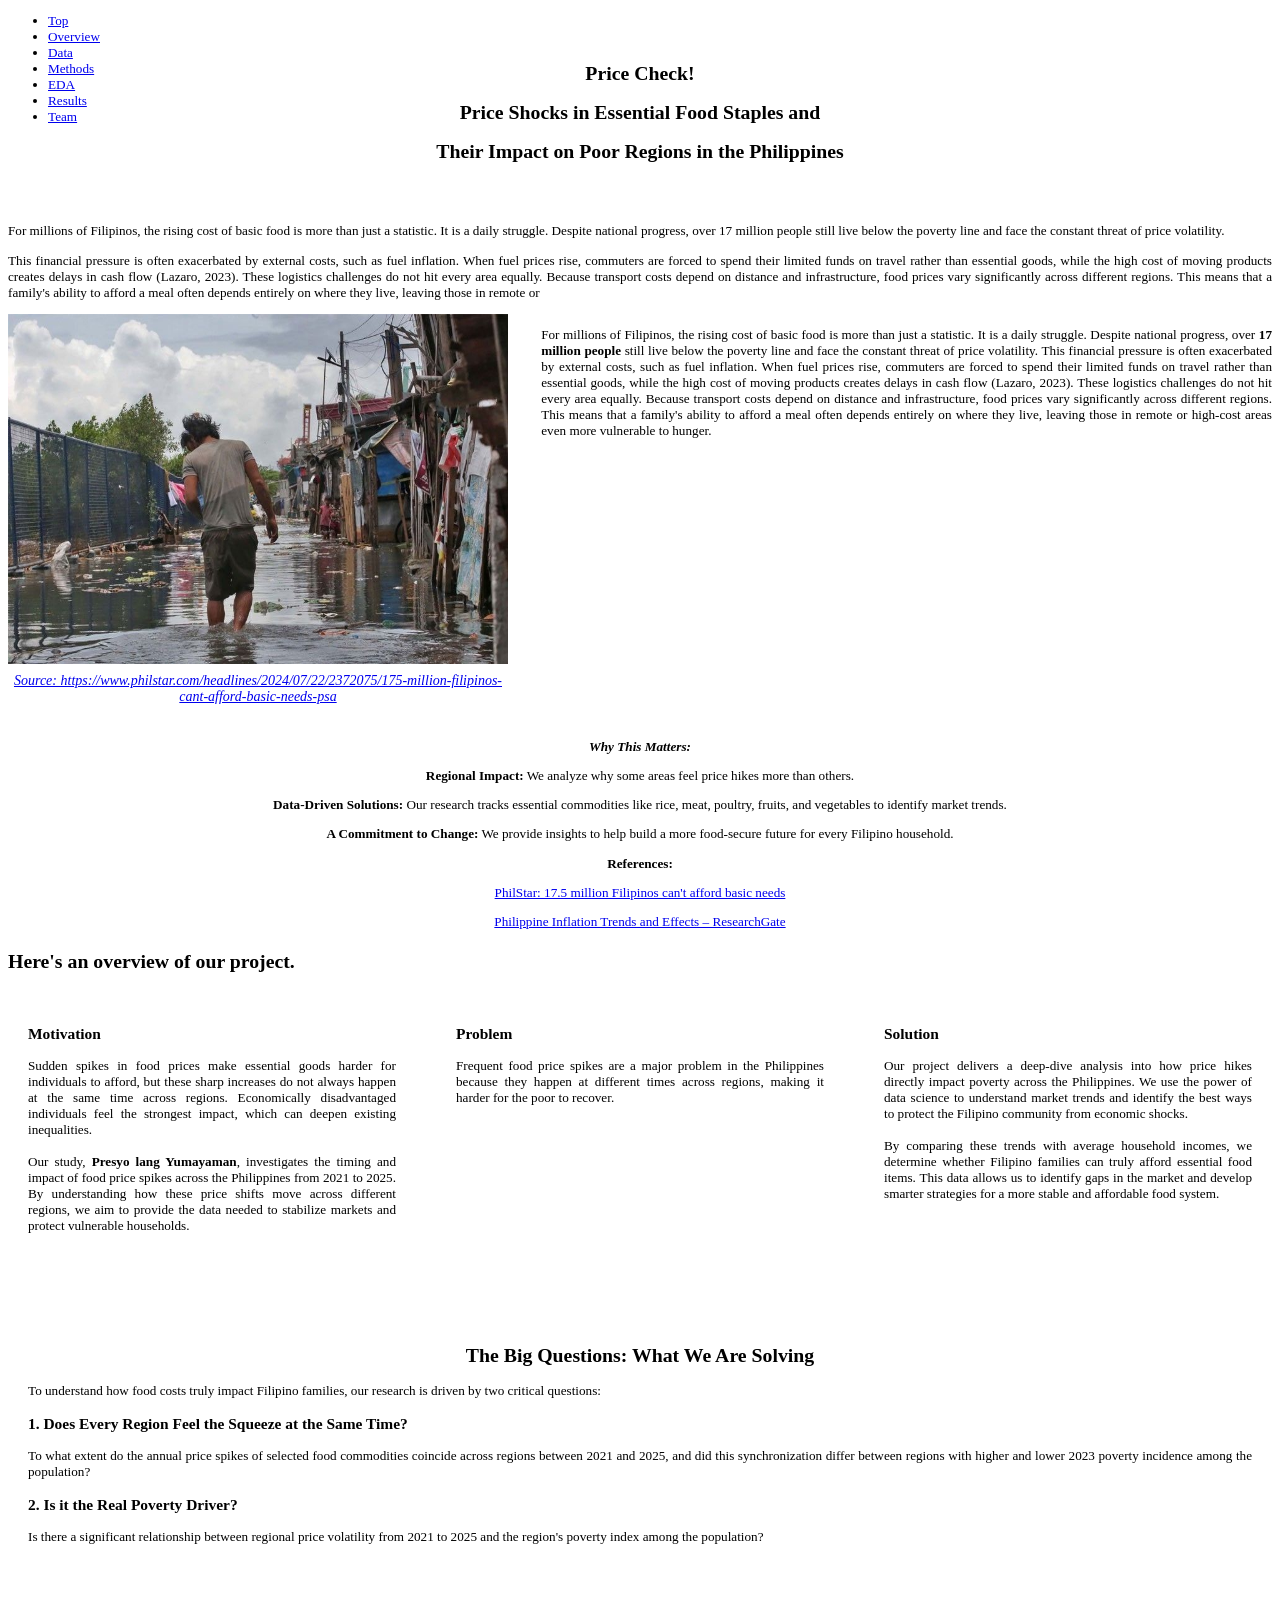
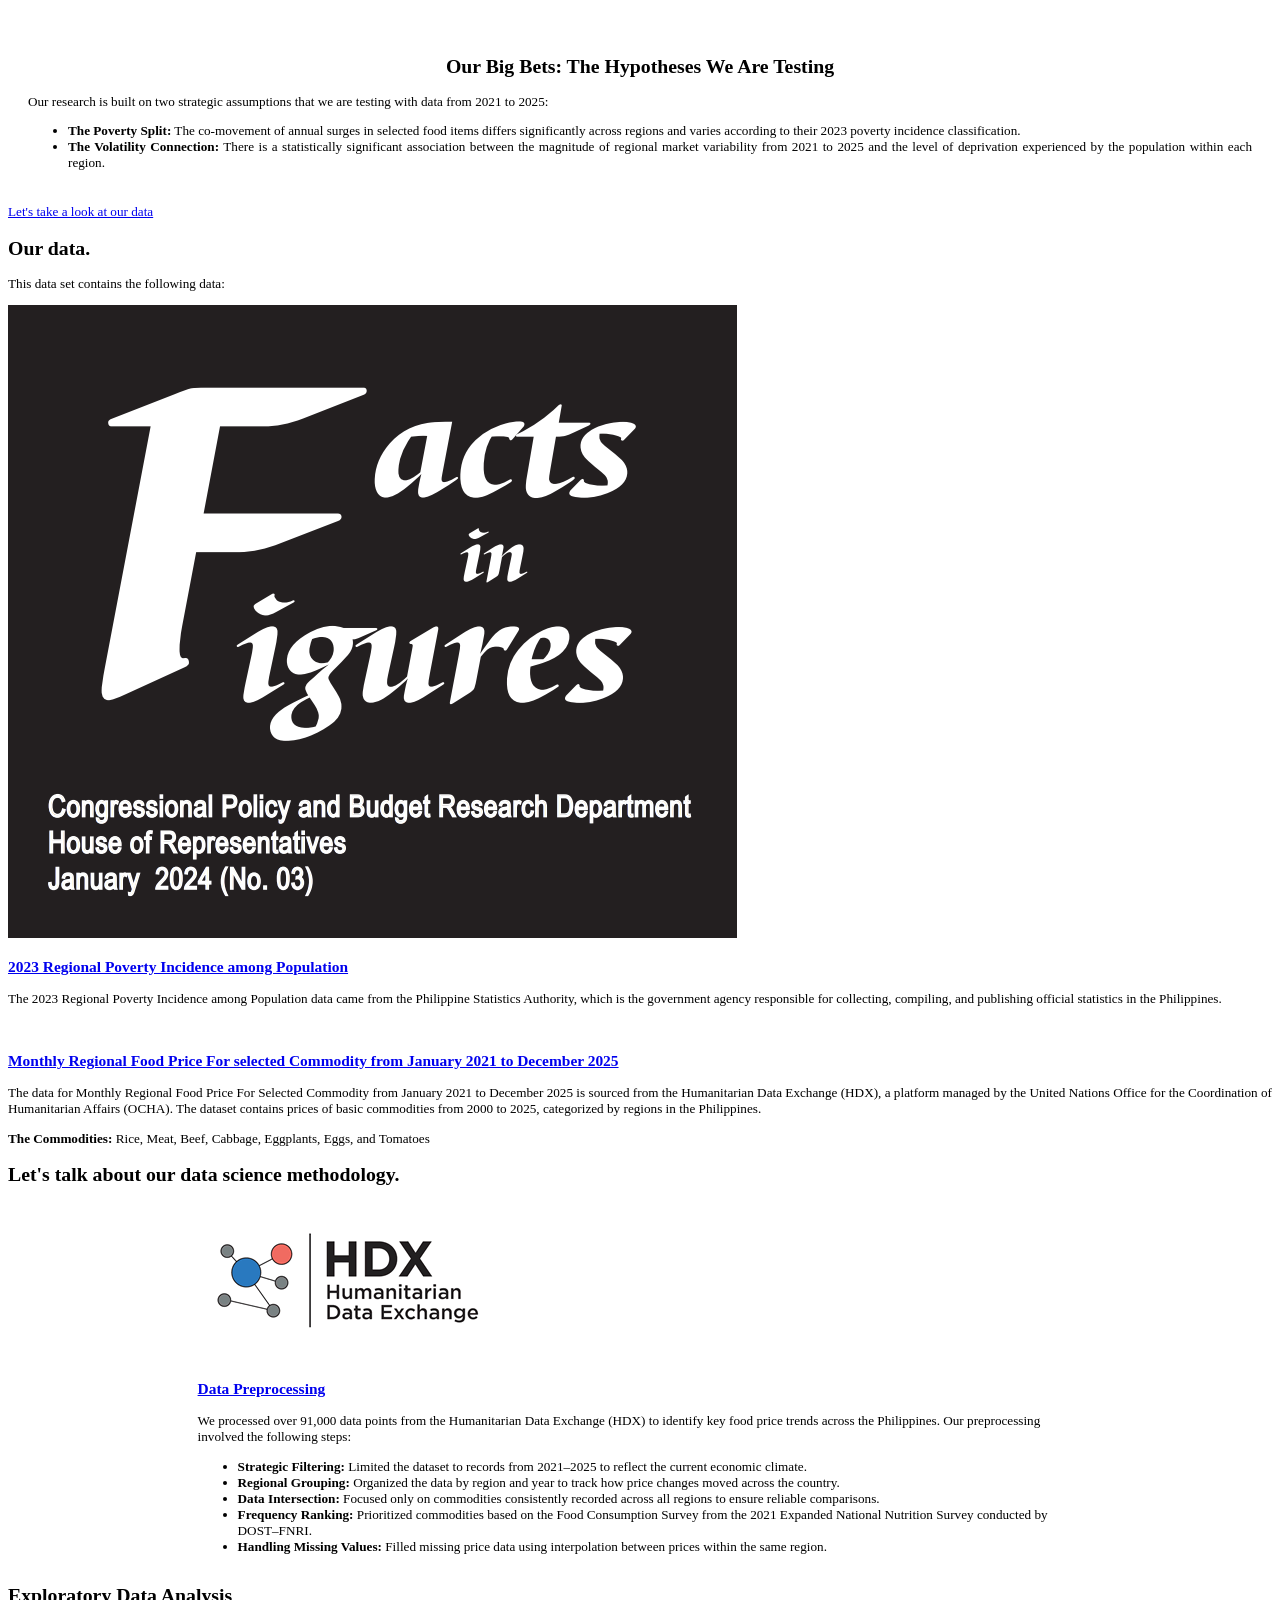
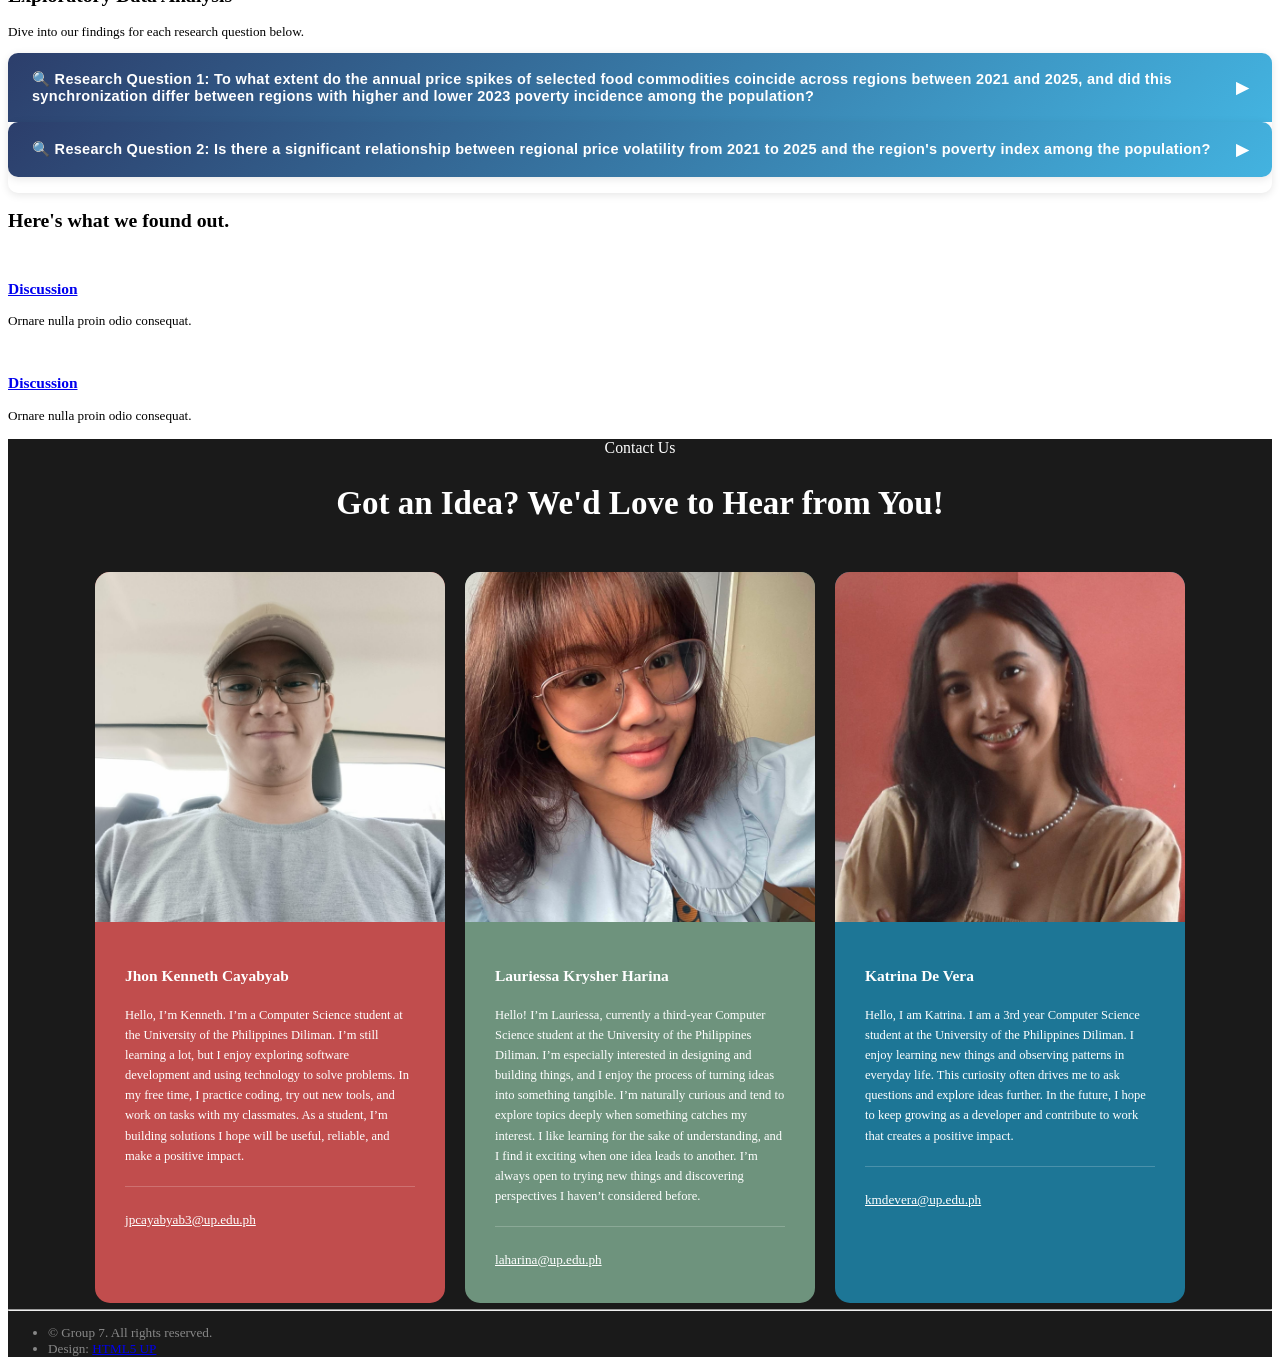
==== index.html @ 3bb2784d "updata corr details" ====
<!DOCTYPE HTML>
<!--
	Miniport by HTML5 UP
	html5up.net | @ajlkn
	Free for personal and commercial use under the CCA 3.0 license (html5up.net/license)
-->
<html>
	<head>
		<title>Group 7 Project</title>
		<meta charset="utf-8" />
		<meta name="viewport" content="width=device-width, initial-scale=1, user-scalable=no" />
		<link rel="stylesheet" href="assets/css/main.css" />
		<link rel="stylesheet" href="css/style.css" />
	</head>
	<body class="is-preload">
	<body class="is-preload", style="font-size: 13.2px">

		<!-- Nav -->
			<nav id="nav">
				<ul class="container">
					<li><a href="#top">Top</a></li>
					<li><a href="#overview">Overview</a></li>
					<li><a href="#data">Data</a></li>
					<li><a href="#methods">Methods</a></li>
					<li><a href="#eda">EDA</a></li>
					<li><a href="#results">Results</a></li>
					<li><a href="#team">Team</a></li>
				</ul>
			</nav>

		<!-- Home -->
			<article id="top" class="wrapper style1">
				<div class="container">
					<header style="text-align: center; margin-bottom: 20px;">
					<header style="text-align: center; margin-bottom: 60px; margin-top: -80px;">
     					<h1><strong>Price Check!</strong></h1>
						<h2><strong>Price Shocks in Essential Food Staples and</strong>
							<h2><strong>Their Impact on Poor Regions in the Philippines</strong></h2>
    				</header>
							
						<div class="col-12">
							<p style="text-align: justify;">
							For millions of Filipinos, the rising cost of basic food is more than just a statistic. 
							It is a daily struggle. Despite national progress, over 17 million people still live 
							below the poverty line and face the constant threat of price volatility.
							</p>
							
							<p style="text-align: justify;">
							This financial pressure is often exacerbated by external costs, such as fuel inflation. 
							When fuel prices rise, commuters are forced to spend their limited funds on travel 
							rather than essential goods, while the high cost of moving products creates delays in 
							cash flow (Lazaro, 2023). These logistics challenges do not hit every area equally. 
							Because transport costs depend on distance and infrastructure, food prices vary 
							significantly across different regions. This means that a family's ability to afford 
							a meal often depends entirely on where they live, leaving those in remote or 

						<div class="col-12", style="display:flex; align-items:flex-start; gap:20px; margin-bottom:20px;">

							<!-- Left side: Image + link -->
							<div>
								<a href="https://www.philstar.com/headlines/2024/07/22/2372075/175-million-filipinos-cant-afford-basic-needs-psa">
									<img src="1pic.jpg" height="350", width="500">
								</a>

								<p style="color:blue; font-size:14px; margin-top:5px; text-align: center;">
									<i>
										<a href="https://www.philstar.com/headlines/2024/07/22/2372075/175-million-filipinos-cant-afford-basic-needs-psa">
										Source: https://www.philstar.com/headlines/2024/07/22/2372075/175-million-filipinos-cant-afford-basic-needs-psa
										</a>
									</i>
								</p>
							</div>

							<!-- Right side: Text -->
							<div>
								<p style="text-align: justify; margin-left: 1em;">
								For millions of Filipinos, the rising cost of basic food is more than just a statistic.
								It is a daily struggle. Despite national progress, over <b>17 million people</b> still live
								below the poverty line and face the constant threat of price volatility. This financial
								pressure is often exacerbated by external costs, such as fuel inflation. When fuel prices
								rise, commuters are forced to spend their limited funds on travel rather than essential
								goods, while the high cost of moving products creates delays in cash flow (Lazaro, 2023).  These logistics challenges do not hit every area equally.
							Because transport costs depend on distance and infrastructure, food prices vary
							significantly across different regions. This means that a family's ability to afford
							a meal often depends entirely on where they live, leaving those in remote or
							high-cost areas even more vulnerable to hunger.
							</p>
								</p>
							</div>

						</div>
							


							<p><strong><em>Why This Matters:</em></strong></p>
							<p><strong>Regional Impact:</strong> We analyze why some areas feel price hikes more than others.</p>
							<p><strong>Data-Driven Solutions:</strong> Our research tracks essential commodities like rice, meat, 
							poultry, fruits, and vegetables to identify market trends.</p>
							<p><strong>A Commitment to Change:</strong> We provide insights to help build a more food-secure 
							future for every Filipino household.</p>

							<p><strong>References:</strong></p>
							<p><a href="https://www.philstar.com/headlines/2024/07/22/2372075/175-million-filipinos-cant-afford-basic-needs-psa">
							PhilStar: 17.5 million Filipinos can't afford basic needs</a></p>
							<p><a href="https://www.researchgate.net/publication/376377026_Philippine_Inflation_Trends_and_Effects_A_Comparative_Analysis_across_Four_Recent_Administrations_and_Regional_Predictions">
							Philippine Inflation Trends and Effects – ResearchGate</a></p>
						</div>
					</div>
				</div>
			</article>

		<!-- Overview -->
<article id="overview" class="wrapper style2">
    <div class="container">
        <header>
            <h2>Here's an overview of our project.</h2>
        </header>

        <!-- First row: 3 boxes -->
        <div class="row" style="display: flex; justify-content: space-between; gap: 20px; margin-bottom: 40px;">
            <div style="flex: 1; min-width: 250px;">
                <section class="box style1" style="height: 100%; text-align: justify; padding: 20px;">
                    <span class="icon featured fa-comments"></span>
                    <h3>Motivation</h3>
                    <p>
                        Sudden spikes in food prices make essential goods harder for individuals to afford, but these sharp increases do not always happen at the same time across regions. Economically disadvantaged individuals feel the strongest impact, which can deepen existing inequalities.<br><br>
                        Our study, <strong>Presyo lang Yumayaman</strong>, investigates the timing and impact of food price spikes across the Philippines from 2021 to 2025. By understanding how these price shifts move across different regions, we aim to provide the data needed to stabilize markets and protect vulnerable households.
                    </p>
                </section>
            </div>

            <div style="flex: 1; min-width: 250px;">
                <section class="box style1" style="height: 100%; text-align: justify; padding: 20px;">
                    <span class="icon solid featured fa-camera-retro"></span>
                    <h3>Problem</h3>
                    <p>
                        Frequent food price spikes are a major problem in the Philippines because they happen at different times across regions, making it harder for the poor to recover.
                    </p>
                </section>
            </div>

            <div style="flex: 1; min-width: 250px;">
                <section class="box style1" style="height: 100%; text-align: justify; padding: 20px;">
                    <span class="icon featured fa-thumbs-up"></span>
                    <h3>Solution</h3>
                    <p>
                        Our project delivers a deep-dive analysis into how price hikes directly impact poverty across the Philippines. We use the power of data science to understand market trends and identify the best ways to protect the Filipino community from economic shocks.<br><br>
                        By comparing these trends with average household incomes, we determine whether Filipino families can truly afford essential food items. This data allows us to identify gaps in the market and develop smarter strategies for a more stable and affordable food system.
                    </p>
                </section>
            </div>
        </div>

        <!-- Second row: 1 box below -->
        <div class="row" style="margin-top: 40px;">
            <div style="width: 100%;">
                <section class="box style1" style="text-align: justify; padding: 20px;">
                    <h2 style="text-align: center;">The Big Questions: What We Are Solving</h2>
                    <p>To understand how food costs truly impact Filipino families, our research is driven by two critical questions:</p>

                    <h3>1. Does Every Region Feel the Squeeze at the Same Time?</h3>
                    <p>To what extent do the annual price spikes of selected food commodities coincide across regions between 2021 and 2025, and did this synchronization differ between regions with higher and lower 2023 poverty incidence among the population?</p>

                    <h3>2. Is it the Real Poverty Driver?</h3>
                    <p>Is there a significant relationship between regional price volatility from 2021 to 2025 and the region's poverty index among the population?</p>
                </section>
            </div>
        </div>

		<div class="row" style="margin-top: 40px;">
            <div style="width: 100%;">
                <section class="box style1" style="text-align: justify; padding: 20px;">
                    <h2 style="text-align: center;">Our Big Bets: The Hypotheses We Are Testing</h2>
                    <p>Our research is built on two strategic assumptions that we are testing with data from 2021 to 2025:</p>

						<ul>
							<li><strong>The Poverty Split:</strong> The co-movement of annual surges in selected food items differs significantly across regions and varies according to their 2023 poverty incidence classification.</li>
							<li><strong>The Volatility Connection:</strong> There is a statistically significant association between the magnitude of regional market variability from 2021 to 2025 and the level of deprivation experienced by the population within each region.</li>
						</ul>
                </section>
            </div>
        <footer>
            <a href="https://docs.google.com/spreadsheets/d/1DgBjgCarYMj5PUX2RpfhhNgzut9-zspT2hutubDb0Bo/edit?usp=sharing" class="button large scrolly" target="_blank">
    Let's take a look at our data
</a>
    </div>
</article>

		<!-- Data -->
			<article id="data" class="wrapper style3">
				<div class="container">
					<header>
						<h2>Our data.</h2>
						<p>This data set contains the following data:</p>
					</header>
					<div class="row">
						<div class="col-6 col-6-medium col-12-small">
							<article class="box style2">
								<a href="#" class="image featured"><img src="2pic.png" alt="" /></a>
								<h3><a href="https://cpbrd.congress.gov.ph/wp-content/uploads/2024/10/FF2024-03-Poverty-Statisrics-UPdate-Fiirst-Semester-2023.pdf?fbclid=IwY2xjawQOAq1leHRuA2FlbQIxMABicmlkETF3azZvTDhEdTZCWmxpbHRkc3J0YwZhcHBfaWQQMjIyMDM5MTc4ODIwMDg5MgABHhxnUfsEEUMA74UE2Ig6RGM13nYNZJXzBSshH_T2dhDY4YZRIbcLXMjJOosA_aem_JuRvKVaEGJhlDiljM38WHw">2023 Regional Poverty Incidence among Population</a></h3>
								<p style="text-align: justify;">The 2023 Regional Poverty Incidence among Population data came from the Philippine Statistics Authority, which is the government agency responsible for collecting, compiling, and publishing official statistics in the Philippines.</p>
							</article>
						</div>
						<div class="col-6 col-6-medium col-12-small">
							<article class="box style2">
								<a href="#" class="image featured"><img src="images/pic01.jpg" alt="" /></a>
								<h3><a href="https://docs.google.com/spreadsheets/d/1DgBjgCarYMj5PUX2RpfhhNgzut9-zspT2hutubDb0Bo/edit?usp=sharing">Monthly Regional  Food Price For selected Commodity from January 2021 to December 2025</a></h3>
								<p style="text-align: justify;">The data for Monthly Regional  Food Price For Selected Commodity from January 2021 to December 2025  is sourced from the Humanitarian Data Exchange (HDX), a platform managed by the United Nations Office for the Coordination of Humanitarian Affairs (OCHA). The dataset contains prices of basic commodities from 2000 to 2025, categorized by regions in the Philippines.</p>
							</article>
						</div>
					</div>
					<footer>
						<p><strong>The Commodities: </strong> Rice, Meat, Beef, Cabbage, Eggplants, Eggs, and Tomatoes</p>
					</footer>
				</div>
			</article>

			<!-- Methods -->
			<article id="methods" class="wrapper style3">
			    <div class="container">
			        <header>
			            <h2>Let's talk about our data science methodology.</h2>
			        </header>
			
			        <div class="row" style="display: flex; justify-content: center;">
			            <div style="width: 70%;">
			
			                <article class="box style2">
			
			                    <img src="hdx-humanitarian-data-exchange-300.gif" 
			                         class="image featured" 
			                         alt="Humanitarian Data Exchange">
			
			                    <h3><a href="#">Data Preprocessing</a></h3>
			
			                    <p>
			                        We processed over 91,000 data points from the Humanitarian Data Exchange (HDX) 
			                        to identify key food price trends across the Philippines. Our preprocessing 
			                        involved the following steps:
			                    </p>
			
			                    <ul style="text-align: left;">
			                        <li><strong>Strategic Filtering:</strong> Limited the dataset to records from 2021–2025 to reflect the current economic climate.</li>
			
			                        <li><strong>Regional Grouping:</strong> Organized the data by region and year to track how price changes moved across the country.</li>
			
			                        <li><strong>Data Intersection:</strong> Focused only on commodities consistently recorded across all regions to ensure reliable comparisons.</li>
			
			                        <li><strong>Frequency Ranking:</strong> Prioritized commodities based on the Food Consumption Survey from the 2021 Expanded National Nutrition Survey conducted by DOST–FNRI.</li>
			
			                        <li><strong>Handling Missing Values:</strong> Filled missing price data using interpolation between prices within the same region.</li>
			                    </ul>
			
			                </article>
			
			            </div>
			        </div>
			    </div>
			</article>

			<!-- EDA -->
			<article id="eda" class="wrapper style2">
				<div class="container">
					<header>
						<h2>Exploratory Data Analysis</h2>
						<p>Dive into our findings for each research question below.</p>
					</header>

					<!-- Research Question 1 -->
					<div class="eda-accordion">
						<button class="eda-accordion-btn" onclick="toggleEDA(this)">
							<span>&#128269; Research Question 1: To what extent do the annual price spikes of selected food commodities coincide across regions between 2021 and 2025, and did this synchronization differ between regions with higher and lower 2023 poverty incidence among the population?</span>
							<span class="eda-arrow">&#9654;</span>
						</button>
						<div class="eda-accordion-content">

							<!-- Sub: Visualization -->
							<div class="eda-sub-accordion">
								<button class="eda-sub-btn" onclick="toggleSub(this)">
									<span>&#128202; Visualization</span>
									<span class="eda-arrow">&#9654;</span>
								</button>
								<div class="eda-sub-content">
									<p style="text-align: justify;">
									We transformed our dataset into intuitive plots and graphs to illustrate and easily visualize the complex relationships and trends of price per region. To analyze the synchronization of price spikes across regions, the Pearson correlation coefficient was applied to spike ratios, allowing us to quantify how similarly regions experience price surges over time. The price spike ratio was computed by identifying spikes as prices exceeding the mean plus standard deviation for each food and region, counting the number of such spikes per month, and dividing by the total number of food items to obtain the proportion of commodities experiencing abnormal price increases. 
									</p>
									<p style="text-align: justify;">
										Across the five heatmaps (2021–2025), regional price spike synchronization shows a clear but varying pattern over time.
									</p>

									<div style="display: flex; flex-wrap: wrap; justify-content: center; gap: 25px; margin-top: 20px;">

										<div style="text-align:center;">
											<img src="corr_matrix_2021.png" style="width: 350px;">
											<p><strong>Figure 1. Correlation of Regional Price Spike Ratios (2021)</strong></p>
											<p style="max-width: 350px;">
												In 2021, correlations are generally moderate and uneven, with stronger co-movement observed in some clusters while others remain weak.
											</p>
										</div>

										<div style="text-align:center;">
											<img src="corr_matrix_2022.png" style="width: 350px;">
											<p><strong>Figure 2. Correlation of Regional Price Spike Ratios (2022)</strong></p>
											<p style="max-width: 350px;">
												There is very high synchronization among many Luzon and Visayas regions, but some regions (e.g., BARMM, Region XII) begin to show weaker or negative relationships.
											</p>
										</div>

										<div style="text-align:center;">
											<img src="corr_matrix_2023.png" style="width: 350px;">
											<p><strong>Figure 3. Correlation of Regional Price Spike Ratios (2023)</strong></p>
											<p style="max-width: 350px;">
												In 2023, the pattern becomes more fragmented, with mixed and weaker correlations, suggesting increasing regional divergence.
											</p>
										</div>

										<div style="text-align:center;">
											<img src="corr_matrix_2024.png" style="width: 350px;">
											<p><strong>Figure 4. Correlation of Regional Price Spike Ratios (2024)</strong></p>
											<p style="max-width: 350px;">
												Synchronization rises again in 2024, with many strong positive correlations indicating a return to more unified price movement.
											</p>
										</div>

										<div style="text-align:center;">
											<img src="corr_matrix_2025.png" style="width: 350px;">
											<p><strong>Figure 5. Correlation of Regional Price Spike Ratios (2025)</strong></p>
											<p style="max-width: 350px;">
												By 2025, correlations are moderate but mixed, showing partial synchronization with some regions diverging rather than moving together.
											</p>
										</div>

									</div>

									<p style="margin-top: 25px; text-align: justify;">
										Notably, earlier years show tighter alignment among regions in Luzon, while variability in later years reflects differing dynamics across Luzon, Visayas, and Mindanao. Overall, the results indicate that price spike synchronization is not constant, peaking during systemic shocks and weakening when regional factors play a larger role.
									</p>
									<div style="text-align:center;">
										<img src="avg_sync_bargraph (1).png" style="width: 900px;">
										<p><strong>Figure 6. Average Price Synchronization (2021-2025)</strong></p>
									</div>

									<p style="margin-top: 25px; text-align: justify;">
										This bar chart shows the average synchronization score of price spikes by region and poverty level. Low-poverty regions (green), such as NCR, Region I, Region III, and CAR, generally have higher scores (~0.45–0.48), indicating more synchronized price movements and stronger exposure to national trends. In contrast, many high-poverty regions (red), particularly in Visayas and Mindanao, have lower scores (~0.20–0.30), suggesting more irregular and locally driven price behavior. 
									</p>
								</div>
							</div>

							<!-- Sub: Hypothesis Testing -->
							<div class="eda-sub-accordion">
								<button class="eda-sub-btn" onclick="toggleSub(this)">
									<span>&#128203; Hypothesis Testing</span>
									<span class="eda-arrow">&#9654;</span>
								</button>
								<div class="eda-sub-content">
									    <p style="text-align: justify;">
									        The Mann–Whitney U test was used to compare synchronization scores between low- and high-poverty regions. 
									        This test ranks all observations from lowest to highest and evaluates whether the ranks of one group are 
									        systematically higher or lower than those of the other group.
									    </p>
									
									    <p style="text-align: center;"><strong>For this test, the hypotheses are defined as follows:</strong></p>
									
									   <ul style="margin-left: 20px; margin-bottom: 12px;">
									        <li><strong>Null Hypothesis:</strong> The co-movement or synchronization of price spikes does not differ significantly between regions when grouped by poverty incidence.</li>
									        <li><strong>Alternative Hypothesis:</strong> The co-movement or synchronization of price spikes differs significantly between regions based on their poverty incidence classification.</li>
									    </ul>
									
									    <p style="text-align: justify;">
									        A significance level of α = 0.05 was used. When the p-value is less than 0.05, the null hypothesis is rejected, 
									        indicating a statistically significant difference between the two poverty groups.
									    </p>
									
									    <p style="text-align: center;"><strong>Results:</strong></p>
									
									    <table style="width: 100%; border-collapse: collapse; text-align: center; margin-top: 20px;">
									        <tr style="background-color: #f2f2f2;">
									           <th style="border:1px solid black; padding:10px; background:#f2f2f2; font-weight:bold;">Mann–Whitney U Test</th>
									        </tr>
									        <tr>
									            <td style="border: 1px solid black; padding: 15px;">U statistic = 61</td>
									        </tr>
									        <tr>
									            <td style="border: 1px solid black; padding: 15px;">p-value = 0.0152</td>
									        </tr>
									    </table>
									
									    <p style="margin-top: 25px; text-align: justify;">
									        The results showed a statistically significant difference between the groups. Since the p-value is less than 0.05, 
									        the null hypothesis is rejected. This indicates that synchronization levels differ significantly across poverty 
									        classifications, with low-poverty regions exhibiting higher synchronization than high-poverty regions.
									    </p>
							</div>

						</div>
					</div>
			

					<!-- Research Question 2 -->
					<div class="eda-accordion">
						<button class="eda-accordion-btn" onclick="toggleEDA(this)">
							<span>&#128269; Research Question 2: Is there a significant relationship between regional price volatility from 2021 to 2025 and the region's poverty index among the population?</span>
							<span class="eda-arrow">&#9654;</span>
						</button>
						<div class="eda-accordion-content">

							<!-- Sub: Visualization -->
							<div class="eda-sub-accordion">
								<button class="eda-sub-btn" onclick="toggleSub(this)">
									<span>&#128202; Visualization</span>
									<span class="eda-arrow">&#9654;</span>
								</button>
							
								<div class="eda-sub-content">
							
									<p style="text-align: justify; margin-bottom: 12px;">
										To help visualize and better understand the relationship between the variables, a scatter plot was used to display the association between poverty incidence and food price volatility across regions. Each point in the graph represents a region, positioned according to its corresponding poverty level (x-axis) and volatility measure (y-axis).
									</p>
							
									<p style="text-align: justify; margin-bottom: 12px;">
										The scatter plot below shows a downward-sloping trendline, indicating a negative relationship between the two variables. The data points follow a relatively consistent downward pattern, implying that the relationship is not random. While some variation exists across regions, the overall distribution supports the presence of an inverse association between poverty and volatility. Furthermore, the pattern appears approximately linear, as the points cluster around the fitted line without significant curvature or directional shifts.
									</p>
							
									<div style="text-align: center; margin-top: 20px;">
										<img src="s.png" alt="Scatterplot visualization for Research Question 2" style="max-width: 600px; width: 100%; height: auto;">
										<p style="margin-top: 8px;">
											<strong>Figure X. Relationship Between Poverty Incidence and Food Price Volatility</strong>
										</p>
									</div>
							
								</div>
							</div>

							<!-- Sub: Hypothesis Testing -->
							<div class="eda-sub-accordion">
								<button class="eda-sub-btn" onclick="toggleSub(this)">
									<span>&#128203; Hypothesis Testing</span>
									<span class="eda-arrow">&#9654;</span>
								</button>
							
								<div class="eda-sub-content">
							
									<p style="text-align: justify; margin-bottom: 12px;">
										As the data consists of cross-sectional regional observations, we analyzed the relationship
										between food price volatility and poverty incidence using both Pearson and Spearman correlation
										tests. These tests are appropriate for determining whether a statistically significant association
										exists between two variables.
									</p>
							
									<p style="text-align: justify; margin-bottom: 12px;">
										The Pearson correlation test measures the strength and direction of a linear relationship, while
										the Spearman correlation test assesses a monotonic relationship, which does not require linearity
										and is more robust to non-normal data and outliers. Using both methods ensures that the results
										are consistent and reliable.
									</p>
							
									<p style="text-align: justify; margin-bottom: 12px;">
										This approach aligns with the objective of the study: to determine whether variations in food
										price volatility are associated with differences in poverty levels across regions.
									</p>
							
									<p style="margin-bottom: 10px;"><strong>For both tests, the hypotheses are defined as follows:</strong></p>
							
									<ul style="margin-left: 20px; margin-bottom: 12px;">
										<li><strong>Null Hypothesis:</strong> There is no relationship between food price volatility and poverty incidence</li>
										<li><strong>Alternative Hypothesis:</strong> There is a relationship between food price volatility and poverty incidence</li>
									</ul>
							
									<p style="text-align: justify; margin-bottom: 12px;">
										A significance level of α = 0.05 was used. When the p-value is less than 0.05, the null hypothesis
										is rejected, indicating a statistically significant relationship.
									</p>
							
									<p><strong>Results:</strong></p>
							
									<table style="width:100%; border-collapse:collapse; margin:15px 0; text-align:center; font-size:14px;">
										<tr>
											<th style="border:1px solid black; padding:10px; background:#f2f2f2; font-weight:bold;">
												Pearson Correlation Test
											</th>
											<th style="border:1px solid black; padding:10px; background:#f2f2f2; font-weight:bold;">
												Spearman Correlation Test
											</th>
										</tr>
										<tr>
											<td style="border:1px solid black; padding:10px;">
												P-value = 0.0008
											</td>
											<td style="border:1px solid black; padding:10px;">
												0.0009
											</td>
										</tr>
										<tr>
											<td style="border:1px solid black; padding:10px;">
												r = -0.7320
											</td>
											<td style="border:1px solid black; padding:10px;">
												ρ = -0.7304
											</td>
										</tr>
									</table>
							
									<p style="text-align: justify; margin-bottom: 12px;">
										Since both p-values are less than the significance level, we reject the null hypothesis in both
										cases. This indicates, with 95% confidence, that there is a statistically significant relationship
										between food price volatility and poverty incidence.
									</p>
							
									<p style="text-align: justify;">
										Additionally, both correlation coefficients are negative (r = -0.7320; ρ = -0.7304), indicating
										that the relationship is inverse in direction.
									</p>
							
								</div>
							</div>
							
						</div> 
					</div> 
				
				</div> 
			</article>

			<!-- Results -->
			<article id="results" class="wrapper style3">
				<div class="container">
					<header>
						<h2>Here's what we found out.</h2>
					</header>
					<div class="row">
						<div class="col-6 col-6-medium col-12-small">
							<article class="box style2">
								<a href="#" class="image featured"><img src="images/pic02.jpg" alt="" /></a>
								<h3><a href="#">Discussion</a></h3>
								<p>Ornare nulla proin odio consequat.</p>
							</article>
						</div>
						<div class="col-6 col-6-medium col-12-small">
							<article class="box style2">
								<a href="#" class="image featured"><img src="images/pic01.jpg" alt="" /></a>
								<h3><a href="#">Discussion</a></h3>
								<p>Ornare nulla proin odio consequat.</p>
							</article>
						</div>
					</div>
				</div>
			</article>

		<!-- Team -->
			<article id="team" class="wrapper style4" style="background-color: #1a1a1a;">
				<div class="container">
					<header style="text-align: center; color: white; margin-bottom: 50px;">
						<p style="margin-bottom: 0; font-size: 1.2em;">Contact Us</p>
						<h2 style="font-size: 2.5em; font-weight: 700; color: white; border: none;">Got an Idea? We'd Love to Hear from You!</h2>
					</header>
					
					<div style="display: flex; flex-wrap: wrap; gap: 20px; justify-content: center;">
						
						<div style="background-color: #c14d4d; flex: 1; min-width: 300px; max-width: 350px; border-radius: 15px; overflow: hidden; color: white; text-align: left; display: flex; flex-direction: column;">
							<img src="images/ken.png.jpg" alt="Kenneth" style="width: 100%; height: 350px; object-fit: cover;">
							<div style="padding: 30px; flex-grow: 1;">
								<h3 style="color: white; font-weight: 700; margin-bottom: 20px;">Jhon Kenneth Cayabyab</h3>
								<p style="font-size: 0.95em; line-height: 1.6; margin-bottom: 20px;">
									Hello, I’m Kenneth. I’m a Computer Science student at the University of the Philippines Diliman. I’m still learning a lot, but I enjoy exploring software development and using technology to solve problems. In my free time, I practice coding, try out new tools, and work on tasks with my classmates. As a student, I’m building solutions I hope will be useful, reliable, and make a positive impact.
								</p>
								<div style="margin-top: auto; border-top: 1px solid rgba(255,255,255,0.2); padding-top: 20px;">
									<p style="margin: 5px 0;"><i class="icon solid fa-envelope"></i> <a href="mailto:jpcayabyab3@up.edu.ph" style="color: white; text-decoration: underline;">jpcayabyab3@up.edu.ph</a></p>
								</div>
							</div>
						</div>

						<div style="background-color: #6e937d; flex: 1; min-width: 300px; max-width: 350px; border-radius: 15px; overflow: hidden; color: white; text-align: left; display: flex; flex-direction: column;">
							<img src="images/lau.png.jpg" alt="Lauriessa" style="width: 100%; height: 350px; object-fit: cover;">
							<div style="padding: 30px; flex-grow: 1;">
								<h3 style="color: white; font-weight: 700; margin-bottom: 20px;">Lauriessa Krysher Harina</h3>
								<p style="font-size: 0.95em; line-height: 1.6; margin-bottom: 20px;">
									Hello! I’m Lauriessa, currently a third-year Computer Science student at the University of the Philippines Diliman. I’m especially interested in designing and building things, and I enjoy the process of turning ideas into something tangible. I’m naturally curious and tend to explore topics deeply when something catches my interest. I like learning for the sake of understanding, and I find it exciting when one idea leads to another. I’m always open to trying new things and discovering perspectives I haven’t considered before.
								</p>
								<div style="margin-top: auto; border-top: 1px solid rgba(255,255,255,0.2); padding-top: 20px;">
									<p style="margin: 5px 0;"><i class="icon solid fa-envelope"></i> <a href="mailto:laharina@up.edu.ph" style="color: white; text-decoration: underline;">laharina@up.edu.ph</a></p>
								</div>
							</div>
						</div>

						<div style="background-color: #1d7696; flex: 1; min-width: 300px; max-width: 350px; border-radius: 15px; overflow: hidden; color: white; text-align: left; display: flex; flex-direction: column;">
							<img src="images/kat.png.jpg" alt="Katrina" style="width: 100%; height: 350px; object-fit: cover;">
							<div style="padding: 30px; flex-grow: 1;">
								<h3 style="color: white; font-weight: 700; margin-bottom: 20px;">Katrina De Vera</h3>
								<p style="font-size: 0.95em; line-height: 1.6; margin-bottom: 20px;">
									Hello, I am Katrina. I am a 3rd year Computer Science student at the University of the Philippines Diliman. I enjoy learning new things and observing patterns in everyday life. This curiosity often drives me to ask questions and explore ideas further. In the future, I hope to keep growing as a developer and contribute to work that creates a positive impact.
								</p>
								<div style="margin-top: auto; border-top: 1px solid rgba(255,255,255,0.2); padding-top: 20px;">
									<p style="margin: 5px 0;"><i class="icon solid fa-envelope"></i> <a href="mailto:kmdevera@up.edu.ph" style="color: white; text-decoration: underline;">kmdevera@up.edu.ph</a></p>
								</div>
							</div>
						</div>

					</div>

					<footer>
						<hr />
						<ul id="copyright" style="color: #888;">
							<li>&copy; Group 7. All rights reserved.</li><li>Design: <a href="http://html5up.net">HTML5 UP</a></li>
						</ul>
					</footer>
				</div>
			</article>

		<!-- Scripts -->
			<script src="assets/js/jquery.min.js"></script>
			<script src="assets/js/jquery.scrolly.min.js"></script>
			<script src="assets/js/browser.min.js"></script>
			<script src="assets/js/breakpoints.min.js"></script>
			<script src="assets/js/util.js"></script>
			<script src="assets/js/main.js"></script>

			<script>
				function toggleEDA(btn) {
					btn.classList.toggle('open');
					var content = btn.nextElementSibling;
					content.classList.toggle('open');
				}

				function toggleSub(btn) {
					btn.classList.toggle('open');
					var content = btn.nextElementSibling;
					content.classList.toggle('open');
				}
			</script>

	</body>
</html>
---- assets/css/main.css ----
@import url("https://fonts.googleapis.com/css?family=Open+Sans:300,300italic,600,600italic,700");
@import url("fontawesome-all.min.css");

/*
	Miniport by HTML5 UP
	html5up.net | @ajlkn
	Free for personal and commercial use under the CCA 3.0 license (html5up.net/license)
*/

html, body, div, span, applet, object,
iframe, h1, h2, h3, h4, h5, h6, p, blockquote,
pre, a, abbr, acronym, address, big, cite,
code, del, dfn, em, img, ins, kbd, q, s, samp,
small, strike, strong, sub, sup, tt, var, b,
u, i, center, dl, dt, dd, ol, ul, li, fieldset,
form, label, legend, table, caption, tbody,
tfoot, thead, tr, th, td, article, aside,
canvas, details, embed, figure, figcaption,
footer, header, hgroup, menu, nav, output, ruby,
section, summary, time, mark, audio, video {
	margin: 0;
	padding: 0;
	border: 0;
	font-size: 100%;
	font: inherit;
	vertical-align: baseline;}

article, aside, details, figcaption, figure,
footer, header, hgroup, menu, nav, section {
	display: block;}

body {
	line-height: 1;
}

ol, ul {
	list-style: none;
}

blockquote, q {
	quotes: none;
}

	blockquote:before, blockquote:after, q:before, q:after {
		content: '';
		content: none;
	}

table {
	border-collapse: collapse;
	border-spacing: 0;
}

body {
	-webkit-text-size-adjust: none;
}

mark {
	background-color: transparent;
	color: inherit;
}

input::-moz-focus-inner {
	border: 0;
	padding: 0;
}

input, select, textarea {
	-moz-appearance: none;
	-webkit-appearance: none;
	-ms-appearance: none;
	appearance: none;
}

/* Basic */

	html {
		box-sizing: border-box;
	}

	*, *:before, *:after {
		box-sizing: inherit;
	}

	body {
		padding-top: 3.5em;
	}

		body.is-preload *, body.is-preload *:before, body.is-preload *:after {
			-moz-animation: none !important;
			-webkit-animation: none !important;
			-ms-animation: none !important;
			animation: none !important;
			-moz-transition: none !important;
			-webkit-transition: none !important;
			-ms-transition: none !important;
			transition: none !important;
		}

	body, input, textarea, select {
		font-family: 'Open Sans', sans-serif;
		line-height: 1.85em;
		color: #888;
		font-weight: 300;
		font-size: 13pt;
	}

	a {
		-moz-transition: color .2s ease-in-out;
		-webkit-transition: color .2s ease-in-out;
		-ms-transition: color .2s ease-in-out;
		transition: color .2s ease-in-out;
		color: #43B3E0;
		text-decoration: underline;
	}

		a:hover {
			color: #43bff0 !important;
		}

		a img {
			border: 0;
		}

	b, strong {
		font-weight: 600;
		color: #3e3e3e;
	}

	i, em {
		font-style: italic;
	}

	sub {
		position: relative;
		top: 0.5em;
		font-size: 0.8em;
	}

	sup {
		position: relative;
		top: -0.5em;
		font-size: 0.8em;
	}

	blockquote {
		border-left: solid 0.75em #eee;
		padding: 1em 0 1em 1.5em;
		font-style: italic;
	}

	h1, h2, h3, h4, h5, h6 {
		color: #3e3e3e;
		margin: 0 0 0.75em 0;
	}

	h1 a, h2 a, h3 a, h4 a, h5 a, h6 a {
		text-decoration: none;
		color: inherit;
	}

	h2, h3, h4, h5, h6 {
		font-weight: 700;
	}

	h1 {
		font-size: 3.25em;
		letter-spacing: -0.025em;
		font-weight: 300;
	}

		h1 strong {
			font-weight: 700;
		}

	h2 {
		font-size: 2em;
		letter-spacing: -0.015em;
	}

	h3 {
		font-size: 1.5em;
		letter-spacing: -0.015em;
	}

	em, i {
		font-style: italic;
	}

	br.clear {
		clear: both;
	}

	hr {
		border: 0;
		border-top: solid 1px #444;
		border-top-color: rgba(0, 0, 0, 0.35);
		box-shadow: 0px 1px 0px 0px rgba(255, 255, 255, 0.1);
		height: 1px;
		margin: 3em 0;
	}

	p, ul, ol, dl, table {
		margin-bottom: 2em;
	}

	header {
		margin: 0 0 3em 0;
	}

		header > p {
			font-size: 1.25em;
			margin: 0;
		}

	footer {
		margin: 3em 0 0 0;
	}

		footer > p {
			font-size: 1.25em;
		}

/* Container */

	.container {
		margin: 0 auto;
		max-width: calc(100% - 50px);
		width: 1200px;
	}

		.container.medium {
			width: 900px;
		}

		@media screen and (max-width: 1680px) {

			.container {
				width: 1200px;
			}

				.container.medium {
					width: 900px;
				}

		}

		@media screen and (max-width: 1280px) {

			.container {
				width: 960px;
			}

				.container.medium {
					width: 720px;
				}

		}

		@media screen and (max-width: 980px) {

			.container {
				width: 100%;
			}

				.container.medium {
					width: 75%;
				}

		}

		@media screen and (max-width: 736px) {

			.container {
				width: 100%;
				max-width: calc(100% - 30px);
			}

				.container.medium {
					width: 100%;
				}

		}

/* Row */

	.row {
		display: flex;
		flex-wrap: wrap;
		box-sizing: border-box;
		align-items: stretch;
	}

		.row > * {
			box-sizing: border-box;
		}

		.row.gtr-uniform > * > :last-child {
			margin-bottom: 0;
		}

		.row.aln-left {
			justify-content: flex-start;
		}

		.row.aln-center {
			justify-content: center;
		}

		.row.aln-right {
			justify-content: flex-end;
		}

		.row.aln-top {
			align-items: flex-start;
		}

		.row.aln-middle {
			align-items: center;
		}

		.row.aln-bottom {
			align-items: flex-end;
		}

		.row > .imp {
			order: -1;
		}

		.row > .col-1 {
			width: 8.33333%;
		}

		.row > .off-1 {
			margin-left: 8.33333%;
		}

		.row > .col-2 {
			width: 16.66667%;
		}

		.row > .off-2 {
			margin-left: 16.66667%;
		}

		.row > .col-3 {
			width: 25%;
		}

		.row > .off-3 {
			margin-left: 25%;
		}

		.row > .col-4 {
			width: 33.33333%;
		}

		.row > .off-4 {
			margin-left: 33.33333%;
		}

		.row > .col-5 {
			width: 41.66667%;
		}

		.row > .off-5 {
			margin-left: 41.66667%;
		}

		.row > .col-6 {
			width: 50%;
		}

		.row > .off-6 {
			margin-left: 50%;
		}

		.row > .col-7 {
			width: 58.33333%;
		}

		.row > .off-7 {
			margin-left: 58.33333%;
		}

		.row > .col-8 {
			width: 66.66667%;
		}

		.row > .off-8 {
			margin-left: 66.66667%;
		}

		.row > .col-9 {
			width: 75%;
		}

		.row > .off-9 {
			margin-left: 75%;
		}

		.row > .col-10 {
			width: 83.33333%;
		}

		.row > .off-10 {
			margin-left: 83.33333%;
		}

		.row > .col-11 {
			width: 91.66667%;
		}

		.row > .off-11 {
			margin-left: 91.66667%;
		}

		.row > .col-12 {
			width: 100%;
		}

		.row > .off-12 {
			margin-left: 100%;
		}

		.row.gtr-0 {
			margin-top: 0px;
			margin-left: 0px;
		}

			.row.gtr-0 > * {
				padding: 0px 0 0 0px;
			}

			.row.gtr-0.gtr-uniform {
				margin-top: 0px;
			}

				.row.gtr-0.gtr-uniform > * {
					padding-top: 0px;
				}

		.row.gtr-25 {
			margin-top: -6.25px;
			margin-left: -6.25px;
		}

			.row.gtr-25 > * {
				padding: 6.25px 0 0 6.25px;
			}

			.row.gtr-25.gtr-uniform {
				margin-top: -6.25px;
			}

				.row.gtr-25.gtr-uniform > * {
					padding-top: 6.25px;
				}

		.row.gtr-50 {
			margin-top: -12.5px;
			margin-left: -12.5px;
		}

			.row.gtr-50 > * {
				padding: 12.5px 0 0 12.5px;
			}

			.row.gtr-50.gtr-uniform {
				margin-top: -12.5px;
			}

				.row.gtr-50.gtr-uniform > * {
					padding-top: 12.5px;
				}

		.row {
			margin-top: -25px;
			margin-left: -25px;
		}

			.row > * {
				padding: 25px 0 0 25px;
			}

			.row.gtr-uniform {
				margin-top: -25px;
			}

				.row.gtr-uniform > * {
					padding-top: 25px;
				}

		.row.gtr-150 {
			margin-top: -37.5px;
			margin-left: -37.5px;
		}

			.row.gtr-150 > * {
				padding: 37.5px 0 0 37.5px;
			}

			.row.gtr-150.gtr-uniform {
				margin-top: -37.5px;
			}

				.row.gtr-150.gtr-uniform > * {
					padding-top: 37.5px;
				}

		.row.gtr-200 {
			margin-top: -50px;
			margin-left: -50px;
		}

			.row.gtr-200 > * {
				padding: 50px 0 0 50px;
			}

			.row.gtr-200.gtr-uniform {
				margin-top: -50px;
			}

				.row.gtr-200.gtr-uniform > * {
					padding-top: 50px;
				}

		@media screen and (max-width: 1680px) {

			.row {
				display: flex;
				flex-wrap: wrap;
				box-sizing: border-box;
				align-items: stretch;
			}

				.row > * {
					box-sizing: border-box;
				}

				.row.gtr-uniform > * > :last-child {
					margin-bottom: 0;
				}

				.row.aln-left {
					justify-content: flex-start;
				}

				.row.aln-center {
					justify-content: center;
				}

				.row.aln-right {
					justify-content: flex-end;
				}

				.row.aln-top {
					align-items: flex-start;
				}

				.row.aln-middle {
					align-items: center;
				}

				.row.aln-bottom {
					align-items: flex-end;
				}

				.row > .imp-xlarge {
					order: -1;
				}

				.row > .col-1-xlarge {
					width: 8.33333%;
				}

				.row > .off-1-xlarge {
					margin-left: 8.33333%;
				}

				.row > .col-2-xlarge {
					width: 16.66667%;
				}

				.row > .off-2-xlarge {
					margin-left: 16.66667%;
				}

				.row > .col-3-xlarge {
					width: 25%;
				}

				.row > .off-3-xlarge {
					margin-left: 25%;
				}

				.row > .col-4-xlarge {
					width: 33.33333%;
				}

				.row > .off-4-xlarge {
					margin-left: 33.33333%;
				}

				.row > .col-5-xlarge {
					width: 41.66667%;
				}

				.row > .off-5-xlarge {
					margin-left: 41.66667%;
				}

				.row > .col-6-xlarge {
					width: 50%;
				}

				.row > .off-6-xlarge {
					margin-left: 50%;
				}

				.row > .col-7-xlarge {
					width: 58.33333%;
				}

				.row > .off-7-xlarge {
					margin-left: 58.33333%;
				}

				.row > .col-8-xlarge {
					width: 66.66667%;
				}

				.row > .off-8-xlarge {
					margin-left: 66.66667%;
				}

				.row > .col-9-xlarge {
					width: 75%;
				}

				.row > .off-9-xlarge {
					margin-left: 75%;
				}

				.row > .col-10-xlarge {
					width: 83.33333%;
				}

				.row > .off-10-xlarge {
					margin-left: 83.33333%;
				}

				.row > .col-11-xlarge {
					width: 91.66667%;
				}

				.row > .off-11-xlarge {
					margin-left: 91.66667%;
				}

				.row > .col-12-xlarge {
					width: 100%;
				}

				.row > .off-12-xlarge {
					margin-left: 100%;
				}

				.row.gtr-0 {
					margin-top: 0px;
					margin-left: 0px;
				}

					.row.gtr-0 > * {
						padding: 0px 0 0 0px;
					}

					.row.gtr-0.gtr-uniform {
						margin-top: 0px;
					}

						.row.gtr-0.gtr-uniform > * {
							padding-top: 0px;
						}

				.row.gtr-25 {
					margin-top: -6.25px;
					margin-left: -6.25px;
				}

					.row.gtr-25 > * {
						padding: 6.25px 0 0 6.25px;
					}

					.row.gtr-25.gtr-uniform {
						margin-top: -6.25px;
					}

						.row.gtr-25.gtr-uniform > * {
							padding-top: 6.25px;
						}

				.row.gtr-50 {
					margin-top: -12.5px;
					margin-left: -12.5px;
				}

					.row.gtr-50 > * {
						padding: 12.5px 0 0 12.5px;
					}

					.row.gtr-50.gtr-uniform {
						margin-top: -12.5px;
					}

						.row.gtr-50.gtr-uniform > * {
							padding-top: 12.5px;
						}

				.row {
					margin-top: -25px;
					margin-left: -25px;
				}

					.row > * {
						padding: 25px 0 0 25px;
					}

					.row.gtr-uniform {
						margin-top: -25px;
					}

						.row.gtr-uniform > * {
							padding-top: 25px;
						}

				.row.gtr-150 {
					margin-top: -37.5px;
					margin-left: -37.5px;
				}

					.row.gtr-150 > * {
						padding: 37.5px 0 0 37.5px;
					}

					.row.gtr-150.gtr-uniform {
						margin-top: -37.5px;
					}

						.row.gtr-150.gtr-uniform > * {
							padding-top: 37.5px;
						}

				.row.gtr-200 {
					margin-top: -50px;
					margin-left: -50px;
				}

					.row.gtr-200 > * {
						padding: 50px 0 0 50px;
					}

					.row.gtr-200.gtr-uniform {
						margin-top: -50px;
					}

						.row.gtr-200.gtr-uniform > * {
							padding-top: 50px;
						}

		}

		@media screen and (max-width: 1280px) {

			.row {
				display: flex;
				flex-wrap: wrap;
				box-sizing: border-box;
				align-items: stretch;
			}

				.row > * {
					box-sizing: border-box;
				}

				.row.gtr-uniform > * > :last-child {
					margin-bottom: 0;
				}

				.row.aln-left {
					justify-content: flex-start;
				}

				.row.aln-center {
					justify-content: center;
				}

				.row.aln-right {
					justify-content: flex-end;
				}

				.row.aln-top {
					align-items: flex-start;
				}

				.row.aln-middle {
					align-items: center;
				}

				.row.aln-bottom {
					align-items: flex-end;
				}

				.row > .imp-large {
					order: -1;
				}

				.row > .col-1-large {
					width: 8.33333%;
				}

				.row > .off-1-large {
					margin-left: 8.33333%;
				}

				.row > .col-2-large {
					width: 16.66667%;
				}

				.row > .off-2-large {
					margin-left: 16.66667%;
				}

				.row > .col-3-large {
					width: 25%;
				}

				.row > .off-3-large {
					margin-left: 25%;
				}

				.row > .col-4-large {
					width: 33.33333%;
				}

				.row > .off-4-large {
					margin-left: 33.33333%;
				}

				.row > .col-5-large {
					width: 41.66667%;
				}

				.row > .off-5-large {
					margin-left: 41.66667%;
				}

				.row > .col-6-large {
					width: 50%;
				}

				.row > .off-6-large {
					margin-left: 50%;
				}

				.row > .col-7-large {
					width: 58.33333%;
				}

				.row > .off-7-large {
					margin-left: 58.33333%;
				}

				.row > .col-8-large {
					width: 66.66667%;
				}

				.row > .off-8-large {
					margin-left: 66.66667%;
				}

				.row > .col-9-large {
					width: 75%;
				}

				.row > .off-9-large {
					margin-left: 75%;
				}

				.row > .col-10-large {
					width: 83.33333%;
				}

				.row > .off-10-large {
					margin-left: 83.33333%;
				}

				.row > .col-11-large {
					width: 91.66667%;
				}

				.row > .off-11-large {
					margin-left: 91.66667%;
				}

				.row > .col-12-large {
					width: 100%;
				}

				.row > .off-12-large {
					margin-left: 100%;
				}

				.row.gtr-0 {
					margin-top: 0px;
					margin-left: 0px;
				}

					.row.gtr-0 > * {
						padding: 0px 0 0 0px;
					}

					.row.gtr-0.gtr-uniform {
						margin-top: 0px;
					}

						.row.gtr-0.gtr-uniform > * {
							padding-top: 0px;
						}

				.row.gtr-25 {
					margin-top: -6.25px;
					margin-left: -6.25px;
				}

					.row.gtr-25 > * {
						padding: 6.25px 0 0 6.25px;
					}

					.row.gtr-25.gtr-uniform {
						margin-top: -6.25px;
					}

						.row.gtr-25.gtr-uniform > * {
							padding-top: 6.25px;
						}

				.row.gtr-50 {
					margin-top: -12.5px;
					margin-left: -12.5px;
				}

					.row.gtr-50 > * {
						padding: 12.5px 0 0 12.5px;
					}

					.row.gtr-50.gtr-uniform {
						margin-top: -12.5px;
					}

						.row.gtr-50.gtr-uniform > * {
							padding-top: 12.5px;
						}

				.row {
					margin-top: -25px;
					margin-left: -25px;
				}

					.row > * {
						padding: 25px 0 0 25px;
					}

					.row.gtr-uniform {
						margin-top: -25px;
					}

						.row.gtr-uniform > * {
							padding-top: 25px;
						}

				.row.gtr-150 {
					margin-top: -37.5px;
					margin-left: -37.5px;
				}

					.row.gtr-150 > * {
						padding: 37.5px 0 0 37.5px;
					}

					.row.gtr-150.gtr-uniform {
						margin-top: -37.5px;
					}

						.row.gtr-150.gtr-uniform > * {
							padding-top: 37.5px;
						}

				.row.gtr-200 {
					margin-top: -50px;
					margin-left: -50px;
				}

					.row.gtr-200 > * {
						padding: 50px 0 0 50px;
					}

					.row.gtr-200.gtr-uniform {
						margin-top: -50px;
					}

						.row.gtr-200.gtr-uniform > * {
							padding-top: 50px;
						}

		}

		@media screen and (max-width: 980px) {

			.row {
				display: flex;
				flex-wrap: wrap;
				box-sizing: border-box;
				align-items: stretch;
			}

				.row > * {
					box-sizing: border-box;
				}

				.row.gtr-uniform > * > :last-child {
					margin-bottom: 0;
				}

				.row.aln-left {
					justify-content: flex-start;
				}

				.row.aln-center {
					justify-content: center;
				}

				.row.aln-right {
					justify-content: flex-end;
				}

				.row.aln-top {
					align-items: flex-start;
				}

				.row.aln-middle {
					align-items: center;
				}

				.row.aln-bottom {
					align-items: flex-end;
				}

				.row > .imp-medium {
					order: -1;
				}

				.row > .col-1-medium {
					width: 8.33333%;
				}

				.row > .off-1-medium {
					margin-left: 8.33333%;
				}

				.row > .col-2-medium {
					width: 16.66667%;
				}

				.row > .off-2-medium {
					margin-left: 16.66667%;
				}

				.row > .col-3-medium {
					width: 25%;
				}

				.row > .off-3-medium {
					margin-left: 25%;
				}

				.row > .col-4-medium {
					width: 33.33333%;
				}

				.row > .off-4-medium {
					margin-left: 33.33333%;
				}

				.row > .col-5-medium {
					width: 41.66667%;
				}

				.row > .off-5-medium {
					margin-left: 41.66667%;
				}

				.row > .col-6-medium {
					width: 50%;
				}

				.row > .off-6-medium {
					margin-left: 50%;
				}

				.row > .col-7-medium {
					width: 58.33333%;
				}

				.row > .off-7-medium {
					margin-left: 58.33333%;
				}

				.row > .col-8-medium {
					width: 66.66667%;
				}

				.row > .off-8-medium {
					margin-left: 66.66667%;
				}

				.row > .col-9-medium {
					width: 75%;
				}

				.row > .off-9-medium {
					margin-left: 75%;
				}

				.row > .col-10-medium {
					width: 83.33333%;
				}

				.row > .off-10-medium {
					margin-left: 83.33333%;
				}

				.row > .col-11-medium {
					width: 91.66667%;
				}

				.row > .off-11-medium {
					margin-left: 91.66667%;
				}

				.row > .col-12-medium {
					width: 100%;
				}

				.row > .off-12-medium {
					margin-left: 100%;
				}

				.row.gtr-0 {
					margin-top: 0px;
					margin-left: 0px;
				}

					.row.gtr-0 > * {
						padding: 0px 0 0 0px;
					}

					.row.gtr-0.gtr-uniform {
						margin-top: 0px;
					}

						.row.gtr-0.gtr-uniform > * {
							padding-top: 0px;
						}

				.row.gtr-25 {
					margin-top: -6.25px;
					margin-left: -6.25px;
				}

					.row.gtr-25 > * {
						padding: 6.25px 0 0 6.25px;
					}

					.row.gtr-25.gtr-uniform {
						margin-top: -6.25px;
					}

						.row.gtr-25.gtr-uniform > * {
							padding-top: 6.25px;
						}

				.row.gtr-50 {
					margin-top: -12.5px;
					margin-left: -12.5px;
				}

					.row.gtr-50 > * {
						padding: 12.5px 0 0 12.5px;
					}

					.row.gtr-50.gtr-uniform {
						margin-top: -12.5px;
					}

						.row.gtr-50.gtr-uniform > * {
							padding-top: 12.5px;
						}

				.row {
					margin-top: -25px;
					margin-left: -25px;
				}

					.row > * {
						padding: 25px 0 0 25px;
					}

					.row.gtr-uniform {
						margin-top: -25px;
					}

						.row.gtr-uniform > * {
							padding-top: 25px;
						}

				.row.gtr-150 {
					margin-top: -37.5px;
					margin-left: -37.5px;
				}

					.row.gtr-150 > * {
						padding: 37.5px 0 0 37.5px;
					}

					.row.gtr-150.gtr-uniform {
						margin-top: -37.5px;
					}

						.row.gtr-150.gtr-uniform > * {
							padding-top: 37.5px;
						}

				.row.gtr-200 {
					margin-top: -50px;
					margin-left: -50px;
				}

					.row.gtr-200 > * {
						padding: 50px 0 0 50px;
					}

					.row.gtr-200.gtr-uniform {
						margin-top: -50px;
					}

						.row.gtr-200.gtr-uniform > * {
							padding-top: 50px;
						}

		}

		@media screen and (max-width: 736px) {

			.row {
				display: flex;
				flex-wrap: wrap;
				box-sizing: border-box;
				align-items: stretch;
			}

				.row > * {
					box-sizing: border-box;
				}

				.row.gtr-uniform > * > :last-child {
					margin-bottom: 0;
				}

				.row.aln-left {
					justify-content: flex-start;
				}

				.row.aln-center {
					justify-content: center;
				}

				.row.aln-right {
					justify-content: flex-end;
				}

				.row.aln-top {
					align-items: flex-start;
				}

				.row.aln-middle {
					align-items: center;
				}

				.row.aln-bottom {
					align-items: flex-end;
				}

				.row > .imp-small {
					order: -1;
				}

				.row > .col-1-small {
					width: 8.33333%;
				}

				.row > .off-1-small {
					margin-left: 8.33333%;
				}

				.row > .col-2-small {
					width: 16.66667%;
				}

				.row > .off-2-small {
					margin-left: 16.66667%;
				}

				.row > .col-3-small {
					width: 25%;
				}

				.row > .off-3-small {
					margin-left: 25%;
				}

				.row > .col-4-small {
					width: 33.33333%;
				}

				.row > .off-4-small {
					margin-left: 33.33333%;
				}

				.row > .col-5-small {
					width: 41.66667%;
				}

				.row > .off-5-small {
					margin-left: 41.66667%;
				}

				.row > .col-6-small {
					width: 50%;
				}

				.row > .off-6-small {
					margin-left: 50%;
				}

				.row > .col-7-small {
					width: 58.33333%;
				}

				.row > .off-7-small {
					margin-left: 58.33333%;
				}

				.row > .col-8-small {
					width: 66.66667%;
				}

				.row > .off-8-small {
					margin-left: 66.66667%;
				}

				.row > .col-9-small {
					width: 75%;
				}

				.row > .off-9-small {
					margin-left: 75%;
				}

				.row > .col-10-small {
					width: 83.33333%;
				}

				.row > .off-10-small {
					margin-left: 83.33333%;
				}

				.row > .col-11-small {
					width: 91.66667%;
				}

				.row > .off-11-small {
					margin-left: 91.66667%;
				}

				.row > .col-12-small {
					width: 100%;
				}

				.row > .off-12-small {
					margin-left: 100%;
				}

				.row.gtr-0 {
					margin-top: 0px;
					margin-left: 0px;
				}

					.row.gtr-0 > * {
						padding: 0px 0 0 0px;
					}

					.row.gtr-0.gtr-uniform {
						margin-top: 0px;
					}

						.row.gtr-0.gtr-uniform > * {
							padding-top: 0px;
						}

				.row.gtr-25 {
					margin-top: -3.75px;
					margin-left: -3.75px;
				}

					.row.gtr-25 > * {
						padding: 3.75px 0 0 3.75px;
					}

					.row.gtr-25.gtr-uniform {
						margin-top: -3.75px;
					}

						.row.gtr-25.gtr-uniform > * {
							padding-top: 3.75px;
						}

				.row.gtr-50 {
					margin-top: -7.5px;
					margin-left: -7.5px;
				}

					.row.gtr-50 > * {
						padding: 7.5px 0 0 7.5px;
					}

					.row.gtr-50.gtr-uniform {
						margin-top: -7.5px;
					}

						.row.gtr-50.gtr-uniform > * {
							padding-top: 7.5px;
						}

				.row {
					margin-top: -15px;
					margin-left: -15px;
				}

					.row > * {
						padding: 15px 0 0 15px;
					}

					.row.gtr-uniform {
						margin-top: -15px;
					}

						.row.gtr-uniform > * {
							padding-top: 15px;
						}

				.row.gtr-150 {
					margin-top: -22.5px;
					margin-left: -22.5px;
				}

					.row.gtr-150 > * {
						padding: 22.5px 0 0 22.5px;
					}

					.row.gtr-150.gtr-uniform {
						margin-top: -22.5px;
					}

						.row.gtr-150.gtr-uniform > * {
							padding-top: 22.5px;
						}

				.row.gtr-200 {
					margin-top: -30px;
					margin-left: -30px;
				}

					.row.gtr-200 > * {
						padding: 30px 0 0 30px;
					}

					.row.gtr-200.gtr-uniform {
						margin-top: -30px;
					}

						.row.gtr-200.gtr-uniform > * {
							padding-top: 30px;
						}

		}

/* Form */

	form label {
		color: #3e3e3e;
		font-weight: 700;
		display: block;
		margin: 0 0 0.5em 0;
	}

	form input[type=text],
	form input[type=email],
	form input[type=password],
	form select,
	form textarea {
		-moz-transition: background .2s ease-in-out, box-shadow .2s ease-in-out;
		-webkit-transition: background .2s ease-in-out, box-shadow .2s ease-in-out;
		-ms-transition: background .2s ease-in-out, box-shadow .2s ease-in-out;
		transition: background .2s ease-in-out, box-shadow .2s ease-in-out;
		-webkit-appearance: none;
		display: block;
		border: 0;
		padding: 0.75em;
		font-size: 1em;
		border-radius: 8px;
		border: solid 1px #ddd;
		background: #fff;
		color: #bbb;
		box-shadow: inset 0px 2px 3px 1px rgba(0, 0, 0, 0.05), 0px 1px 0px 0px rgba(255, 255, 255, 0.025);
		width: 100%;
	}

		form input[type=text]:focus,
		form input[type=email]:focus,
		form input[type=password]:focus,
		form select:focus,
		form textarea:focus {
			background: #fafafa;
			box-shadow: inset 0px 2px 5px 0px rgba(0, 0, 0, 0.05), 0px 1px 0px 0px rgba(255, 255, 255, 0.025), inset 0px 0px 2px 1px #43bff0;
		}

	form textarea {
		height: 15em;
	}

	form .actions:last-child {
		margin-bottom: 0;
	}

	form ::-webkit-input-placeholder {
		color: #555 !important;
	}

	form :-moz-placeholder {
		color: #555 !important;
	}

	form ::-moz-placeholder {
		color: #555 !important;
	}

	form :-ms-input-placeholder {
		color: #555 !important;
	}

	form ::-moz-focus-inner {
		border: 0;
	}

/* Tables */

	table {
		width: 100%;
	}

		table.default {
			width: 100%;
		}

			table.default tr {
				border-top: solid 1px #eee;
			}

				table.default tr:first-child {
					border-top: 0;
				}

			table.default td {
				padding: 0.5em 1em 0.5em 1em;
			}

			table.default th {
				text-align: left;
				padding: 0.5em 1em 0.5em 1em;
				font-weight: 600;
				margin: 0 0 1em 0;
			}

			table.default thead {
				background: #4f4f4f;
				color: #fff;
			}

/* Section/Article */

	section, article {
		margin-bottom: 3em;
	}

	section > :last-child,
	article > :last-child,
	section:last-child,
	article:last-child {
		margin-bottom: 0;
	}

/* Image */

	.image {
		display: inline-block;
		position: relative;
	}

		.image img {
			display: block;
			width: 100%;
		}

		.image.fit {
			display: block;
			width: 100%;
		}

		.image.featured {
			display: block;
			width: 100%;
			margin: 0 0 2em 0;
		}

		.image.left {
			float: left;
			margin: 0 2em 2em 0;
		}

		.image.centered {
			display: block;
			margin: 0 0 2em 0;
		}

			.image.centered img {
				margin: 0 auto;
				width: auto;
			}

/* Button */

	input[type="button"],
	input[type="submit"],
	input[type="reset"],
	button,
	.button {
		background-image: url("images/bg.png"), -moz-linear-gradient(top, rgba(0, 0, 0, 0), rgba(0, 0, 0, 0.2));
		background-image: url("images/bg.png"), -webkit-linear-gradient(top, rgba(0, 0, 0, 0), rgba(0, 0, 0, 0.2));
		background-image: url("images/bg.png"), -ms-linear-gradient(top, rgba(0, 0, 0, 0), rgba(0, 0, 0, 0.2));
		background-image: url("images/bg.png"), linear-gradient(top, rgba(0, 0, 0, 0), rgba(0, 0, 0, 0.2));
		-moz-transition: background-color .2s ease-in-out;
		-webkit-transition: background-color .2s ease-in-out;
		-ms-transition: background-color .2s ease-in-out;
		transition: background-color .2s ease-in-out;
		-webkit-appearance: none;
		position: relative;
		display: inline-block;
		color: #fff !important;
		text-decoration: none;
		font-weight: 700;
		border: 0;
		outline: 0;
		cursor: pointer;
		border-radius: 8px;
		text-shadow: -1px -1px 0.5px rgba(0, 0, 0, 0.5);
		overflow: hidden;
		box-shadow: inset 0px 0px 0px 1px rgba(0, 0, 0, 0.5), inset 0px 2px 1px 0px rgba(255, 255, 255, 0.75);
		background-color: #43B3E0;
		padding: 1em 2.35em 1em 2.35em;
		font-size: 1.1em;
		max-width: 24em;
	}

		input[type="button"]:hover,
		input[type="submit"]:hover,
		input[type="reset"]:hover,
		button:hover,
		.button:hover {
			background-color: #43bff0;
			color: #fff !important;
		}

		input[type="button"]:active,
		input[type="submit"]:active,
		input[type="reset"]:active,
		button:active,
		.button:active {
			background-color: #3BA8D3;
			top: 1px;
		}

		input[type="button"].large,
		input[type="submit"].large,
		input[type="reset"].large,
		button.large,
		.button.large {
			font-size: 1.5em;
			letter-spacing: -0.025em;
		}

		input[type="button"].alt,
		input[type="submit"].alt,
		input[type="reset"].alt,
		button.alt,
		.button.alt {
			background-color: #444;
			box-shadow: inset 0px 0px 0px 1px #242424, inset 0px 2px 1px 0px rgba(255, 255, 255, 0.2);
		}

			input[type="button"].alt:hover,
			input[type="submit"].alt:hover,
			input[type="reset"].alt:hover,
			button.alt:hover,
			.button.alt:hover {
				background-color: #4f4f4f;
				color: #fff !important;
			}

			input[type="button"].alt:active,
			input[type="submit"].alt:active,
			input[type="reset"].alt:active,
			button.alt:active,
			.button.alt:active {
				background-color: #3f3f3f;
			}

/* List */

	ul {
		list-style: disc;
		padding-left: 1em;
	}

		ul li {
			padding-left: 0.5em;
		}

	ol {
		list-style: decimal;
		padding-left: 1.25em;
	}

		ol li {
			padding-left: 0.25em;
		}

/* Social */

	ul.social {
		cursor: default;
		margin: 0;
		list-style: none;
		padding-left: 0;
	}

		ul.social li {
			position: relative;
			display: inline-block;
			margin: 0.25em;
			top: 0;
			padding-left: 0;
		}

			ul.social li a {
				-moz-transition: top .2s ease-in-out;
				-webkit-transition: top .2s ease-in-out;
				-ms-transition: top .2s ease-in-out;
				transition: top .2s ease-in-out;
				display: block;
				width: 48px;
				height: 48px;
				border-radius: 6px;
				top: 0;
				position: relative;
			}

				ul.social li a:before {
					background-image: url("images/bg.png"), -moz-linear-gradient(top, rgba(0, 0, 0, 0), rgba(0, 0, 0, 0.2));
					background-image: url("images/bg.png"), -webkit-linear-gradient(top, rgba(0, 0, 0, 0), rgba(0, 0, 0, 0.2));
					background-image: url("images/bg.png"), -ms-linear-gradient(top, rgba(0, 0, 0, 0), rgba(0, 0, 0, 0.2));
					background-image: url("images/bg.png"), linear-gradient(top, rgba(0, 0, 0, 0), rgba(0, 0, 0, 0.2));
					-moz-transition: background-color .2s ease-in-out;
					-webkit-transition: background-color .2s ease-in-out;
					-ms-transition: background-color .2s ease-in-out;
					transition: background-color .2s ease-in-out;
					background-color: #444;
					border-radius: 6px;
					box-shadow: inset 0px 0px 0px 1px #282828, inset 0px 2px 1px 0px rgba(255, 255, 255, 0.1);
					color: #2E2E2E !important;
					display: block;
					font-size: 26px;
					height: 48px;
					line-height: 48px;
					text-align: center;
					outline: 0;
					overflow: hidden;
					text-shadow: 1px 1px 0px rgba(255, 255, 255, 0.1);
					width: 48px;
				}

				ul.social li a.fa-twitter {
					background-color: #2DAAE4;
				}

				ul.social li a.fa-facebook-f {
					background-color: #3C5A98;
				}

				ul.social li a.fa-dribbble {
					background-color: #C4376B;
				}

				ul.social li a.fa-linkedin-in {
					background-color: #006599;
				}

				ul.social li a.fa-tumblr {
					background-color: #51718A;
				}

				ul.social li a.fa-google-plus {
					background-color: #DA2713;
				}

				ul.social li a.fa-github {
					background-color: #FAFAFA;
				}

				ul.social li a.fa-rss {
					background-color: #F2600B;
				}

				ul.social li a.fa-instagram {
					background-color: #E0D7C8;
				}

				ul.social li a.fa-foursquare {
					background-color: #39A3D4;
				}

				ul.social li a.fa-skype {
					background-color: #10BEF1;
				}

				ul.social li a.fa-soundcloud {
					background-color: #FE5419;
				}

				ul.social li a.fa-youtube {
					background-color: #BF2E25;
				}

				ul.social li a.fa-blogger {
					background-color: #FF6501;
				}

				ul.social li a.fa-flickr {
					background-color: #0062DB;
				}

				ul.social li a.fa-vimeo {
					background-color: #4C8AB0;
				}

				ul.social li a:hover {
					top: -5px;
				}

					ul.social li a:hover:before {
						background-color: transparent;
					}

/* Actions */

	ul.actions {
		list-style: none;
		padding-left: 0;
	}

		ul.actions li {
			display: inline-block;
			margin: 0 0 0 1em;
			padding-left: 0;
		}

			ul.actions li:first-child {
				margin-left: 0;
			}

/* Box */

	.box {
		background: #fff;
		box-shadow: inset 0px 0px 0px 1px rgba(0, 0, 0, 0.15), 0px 2px 3px 0px rgba(0, 0, 0, 0.1);
		text-align: center;
		padding: 2em;
	}

		.box.style1 {
			padding: 3em 2em 3.5em 2em;
		}

			.box.style1 h3 {
				margin-bottom: 0.5em;
			}

		.box.style2 h3 {
			margin-bottom: 0.25em;
		}

		.box.style2 .image {
			position: relative;
			left: 2em;
			top: 2em;
			margin: -4em 0 4em -4em;
			width: auto;
		}

/* Icons */

	.icon {
		text-decoration: none;
		text-decoration: none;
	}

		.icon:before {
			-moz-osx-font-smoothing: grayscale;
			-webkit-font-smoothing: antialiased;
			display: inline-block;
			font-style: normal;
			font-variant: normal;
			text-rendering: auto;
			line-height: 1;
			text-transform: none !important;
			font-family: 'Font Awesome 5 Free';
			font-weight: 400;
		}

		.icon:before {
			font-size: 1.25em;
		}

		.icon > .label {
			display: none;
		}

		.icon.solid:before {
			font-weight: 900;
		}

		.icon.brands:before {
			font-family: 'Font Awesome 5 Brands';
		}

		.icon.featured {
			color: #EA8A95;
			display: block;
			margin: 0 0 1.5em 0;
			cursor: default;
		}

			.icon.featured:before {
				font-size: 6em;
			}

/* Wrappers */

	.wrapper {
		background-image: url("images/bg.png");
		box-shadow: inset 0px 1px 0px 0px rgba(0, 0, 0, 0.05), inset 0px 2px 3px 0px rgba(0, 0, 0, 0.1);
		padding: 8em 0 8em 0;
		text-align: center;
	}

		.wrapper.style1 {
			background-image: none;
			background-color: #fff;
		}

		.wrapper.style2 {
			background-color: #fafafa;
			text-shadow: 1px 1px 0px #fff;
		}

		.wrapper.style3 {
			background-color: #f4f4f4;
			text-shadow: 1px 1px 0px #fff;
		}

		.wrapper.style4 {
			background-color: #303030;
			color: #999;
			text-shadow: -1px -1px 0px #181818;
		}

			.wrapper.style4 h1, .wrapper.style4 h2, .wrapper.style4 h3, .wrapper.style4 h4, .wrapper.style4 h5, .wrapper.style4 h6 {
				color: #fff;
			}

			.wrapper.style4 form input[type=text],
			.wrapper.style4 form input[type=password],
			.wrapper.style4 form select,
			.wrapper.style4 form textarea {
				border: none;
				background: #282828;
			}

				.wrapper.style4 form input[type=text]:focus,
				.wrapper.style4 form input[type=password]:focus,
				.wrapper.style4 form select:focus,
				.wrapper.style4 form textarea:focus {
					background: #252525;
				}

/* Nav */

	#nav {
		background-color: #282828;
		text-align: center;
		position: fixed;
		left: 0;
		top: 0;
		width: 100%;
		z-index: 10000;
		cursor: default;
		height: 3.5em;
		line-height: 3.5em;
	}

		#nav ul {
			margin-bottom: 0;
			list-style: none;
			padding-left: 0;
		}

		#nav li {
			display: inline-block;
			padding-left: 0;
		}

		#nav a {
			-moz-transition: background-color .2s ease-in-out;
			-webkit-transition: background-color .2s ease-in-out;
			-ms-transition: background-color .2s ease-in-out;
			transition: background-color .2s ease-in-out;
			position: relative;
			display: block;
			color: #fff;
			text-decoration: none;
			outline: 0;
			font-weight: 600;
			border-radius: 8px;
			color: #fff;
			height: 2.5em;
			line-height: 2.5em;
			padding: 0 1.25em;
		}

			#nav a:hover {
				color: #fff !important;
				background: #383838;
			}

			#nav a.active {
				background: #484848;
			}

				#nav a.active:before {
					content: '';
					display: block;
					position: absolute;
					bottom: -0.6em;
					left: 50%;
					margin-left: -0.75em;
					border-left: solid 0.75em transparent;
					border-right: solid 0.75em transparent;
					border-top: solid 0.6em #282828;
				}

/* Articles */

	body > article {
		margin-bottom: 0;
	}

	#top {
		padding: 10em 0 10em 0;
		text-align: left;
	}

		#top .image {
			border-radius: 100%;
			width: 20em;
			height: 20em;
			margin: 0;
		}

			#top .image img {
				border-radius: 100%;
			}

		#top h1 {
			margin-top: 0.35em;
		}

		#top p {
			font-size: 1.5em;
			line-height: 1.75em;
		}

			#top p a {
				color: inherit;
			}

	#contact footer {
		font-size: 0.9em;
	}

/* Copyright */

	#copyright {
		color: #666;
		font-size: 1em;
		line-height: 1em;
		list-style: none;
		padding-left: 0;
		margin-bottom: 0;
	}

		#copyright li {
			display: inline-block;
			border-left: solid 1px rgba(0, 0, 0, 0.5);
			box-shadow: -1px 0px 0px 0px rgba(255, 255, 255, 0.1);
			padding: 0 0 0 1em;
			margin: 0 0 0 1em;
		}

			#copyright li:first-child {
				border: 0;
				box-shadow: none;
				padding-left: 0;
				margin-left: 0;
			}

		#copyright a {
			-moz-transition: color .2s ease-in-out;
			-webkit-transition: color .2s ease-in-out;
			-ms-transition: color .2s ease-in-out;
			transition: color .2s ease-in-out;
			color: inherit;
		}

			#copyright a:hover {
				color: #777;
			}

/* Large */

	@media screen and (max-width: 1280px) {

		/* Basic */

			body {
				font-size: 11pt;
			}

			input, textarea, select {
				font-size: 11pt;
			}

			header {
				margin: 0 0 4em 0;
			}

		/* Wrappers */

			.wrapper {
				padding: 5em 0 5em 0;
				text-align: center;
			}

				.wrapper.style4 .row-special {
					margin: 2em 0 0 0;
					padding: 2em 0 2em 0;
				}

		/* Articles */

			#top {
				padding: 8em 0;
			}

				#top .image {
					width: 24em;
					height: 24em;
					margin: 0;
				}

	}

/* Medium */

	@media screen and (max-width: 980px) {

		/* Articles */

			#top {
				text-align: center;
				padding: 5em 0;
			}

				#top .image {
					margin: 0 auto 2em auto;
				}

	}

/* Small */

	@media screen and (max-width: 736px) {

		/* Basic */

			body {
				padding-top: 44px;
			}

			body, input, textarea, select {
				line-height: 1.75em;
				font-size: 10pt;
				letter-spacing: 0;
			}

			h1, h2, h3, h4, h5, h6 {
				font-size: 1.25em;
				margin: 0 0 0.4em 0;
			}

			h1 {
				font-size: 2.25em;
				line-height: 1.25em;
			}

			header {
				margin: 0 0 2em 0;
			}

				header > p {
					font-size: 1.25em;
				}

			footer {
				margin: 2.5em 0 0 0;
			}

				footer > p {
					font-size: 1.25em;
				}

			hr {
				margin: 1.5em 0 2em 0;
			}

		/* Section/Article */

			section, article {
				clear: both;
			}

		/* Button */

			input[type="button"],
			input[type="submit"],
			input[type="reset"],
			button,
			.button {
				text-align: center;
				font-size: 1.2em;
				width: 100%;
				padding: 1em 0 1em 0;
			}

				input[type="button"].large,
				input[type="submit"].large,
				input[type="reset"].large,
				button.large,
				.button.large {
					font-size: 1.2em;
					letter-spacing: 0;
				}

		/* Social */

			ul.social {
				padding: 1em 0.5em 0 0.5em;
			}

				ul.social li {
					margin: 0.5em 0.5em 0.5em 0.5em;
				}

					ul.social li a {
						top: 0 !important;
					}

						ul.social li a:before {
							background-color: transparent !important;
						}

		/* Actions */

			ul.actions {
				margin: 0;
			}

				ul.actions li {
					display: block;
					margin: 15px 0 0 0;
				}

					ul.actions li:first-child {
						margin-top: 0;
					}

		/* Box */

			.box {
				padding: 30px 20px 30px 20px;
				margin: 0 0 20px 0 !important;
			}

				.box h3 {
					margin-bottom: 0.25em;
				}

				.box .image.centered {
					margin-bottom: 1em;
				}

				.box .image.featured {
					position: relative;
					left: 20px;
					top: 20px;
					margin: -50px 0 50px -40px;
					width: auto;
				}

				.box.style1 {
					max-width: 32em;
					margin-left: auto !important;
					margin-right: auto !important;
				}

				.box.style2 {
					max-width: 32em;
					margin-left: auto !important;
					margin-right: auto !important;
				}

		/* Wrappers */

			.wrapper {
				padding: 3em 0;
				text-align: center;
			}

		/* Nav */

			#nav {
				height: 44px;
				line-height: 44px;
			}

				#nav a {
					padding: 0 0.75em;
					height: inherit;
					line-height: inherit;
					border-radius: 0;
				}

					#nav a:hover {
						background-color: transparent;
					}

		/* Articles */

			#top {
				padding: 3em 0;
			}

				#top .image {
					width: 15em;
					height: 15em;
					margin-bottom: 0;
				}

				#top p {
					font-size: 1em;
				}

			#contact footer {
				margin: 0;
			}

		/* Copyright */

			#copyright {
				font-size: 1em;
				margin: 0;
			}

				#copyright li {
					display: block;
					margin: 1em 0 0 0;
					padding: 0;
					box-shadow: none;
					border-left: 0;
				}

					#copyright li:first-child {
						margin-top: 0;
					}

	}
---- css/style.css ----
/* =============================================
   EDA Accordion Styles
   ============================================= */

.eda-accordion {
    margin-bottom: 16px;
    border-radius: 10px;
    overflow: hidden;
    box-shadow: 0 2px 8px rgba(0,0,0,0.10);
    width: 100%;
    max-width: 100%;
    box-sizing: border-box;
}

.eda-accordion-btn {
    width: 100%;
    max-width: 100%;
    background: linear-gradient(135deg, #2c3e6b 0%, #43B3E0 100%);
    color: #fff;
    border: none;
    padding: 18px 24px;
    font-size: 1.1em;
    font-weight: 700;
    text-align: left;
    cursor: pointer;
    display: flex;
    align-items: center;
    justify-content: space-between;
    letter-spacing: 0.02em;
    transition: background 0.2s;
    box-sizing: border-box;
}

.eda-accordion-btn:hover {
    background: linear-gradient(135deg, #43B3E0 0%, #22345e 100%);
}

.eda-accordion-btn .eda-arrow {
    transition: transform 0.3s;
    font-size: 1.1em;
    flex-shrink: 0;
}

.eda-accordion-btn.open .eda-arrow {
    transform: rotate(90deg);
}

.eda-accordion-content {
    display: none;
    background: #f4f6fb;
    padding: 18px 24px 10px 24px;
    width: 100%;
    box-sizing: border-box;
}

.eda-accordion-content.open {
    display: block;
}

/* =============================================
   Sub-accordion (nested dropdowns)
   ============================================= */

.eda-sub-accordion {
    margin-bottom: 10px;
    border-radius: 8px;
    overflow: hidden;
    border: 1px solid #d0d7e8;
    width: 100%;
    box-sizing: border-box;
}

.eda-sub-btn {
    width: 100%;
    max-width: 100%;
    background: linear-gradient(90deg, #e8edf7 0%, #d6dff5 100%);
    color: #43B3E0;;
    border: none;
    padding: 13px 18px;
    font-size: 1em;
    font-weight: 600;
    text-align: left;
    cursor: pointer;
    display: flex;
    align-items: center;
    justify-content: space-between;
    transition: background 0.2s;
    box-sizing: border-box;
}

.eda-sub-btn:hover {
    background: linear-gradient(90deg, #d0d9f0 0%, #bec9ea 100%);
}

.eda-sub-btn .eda-arrow {
    transition: transform 0.3s;
    flex-shrink: 0;
}

.eda-sub-btn.open .eda-arrow {
    transform: rotate(90deg);
}

.eda-sub-content {
    display: none;
    background: #fff;
    padding: 16px 20px;
    color: #333;
    font-size: 0.97em;
    line-height: 1.7;
    width: 100%;
    box-sizing: border-box;
}

.eda-sub-content.open {
    display: block;
}

/* =============================================
   EDA Section Container — ensure full width
   ============================================= */

#eda .container {
    width: 100%;
    box-sizing: border-box;
}

#eda .eda-accordion,
#eda .eda-accordion-btn,
#eda .eda-sub-accordion,
#eda .eda-sub-btn {
    width: 100%;
    max-width: 100%;
}
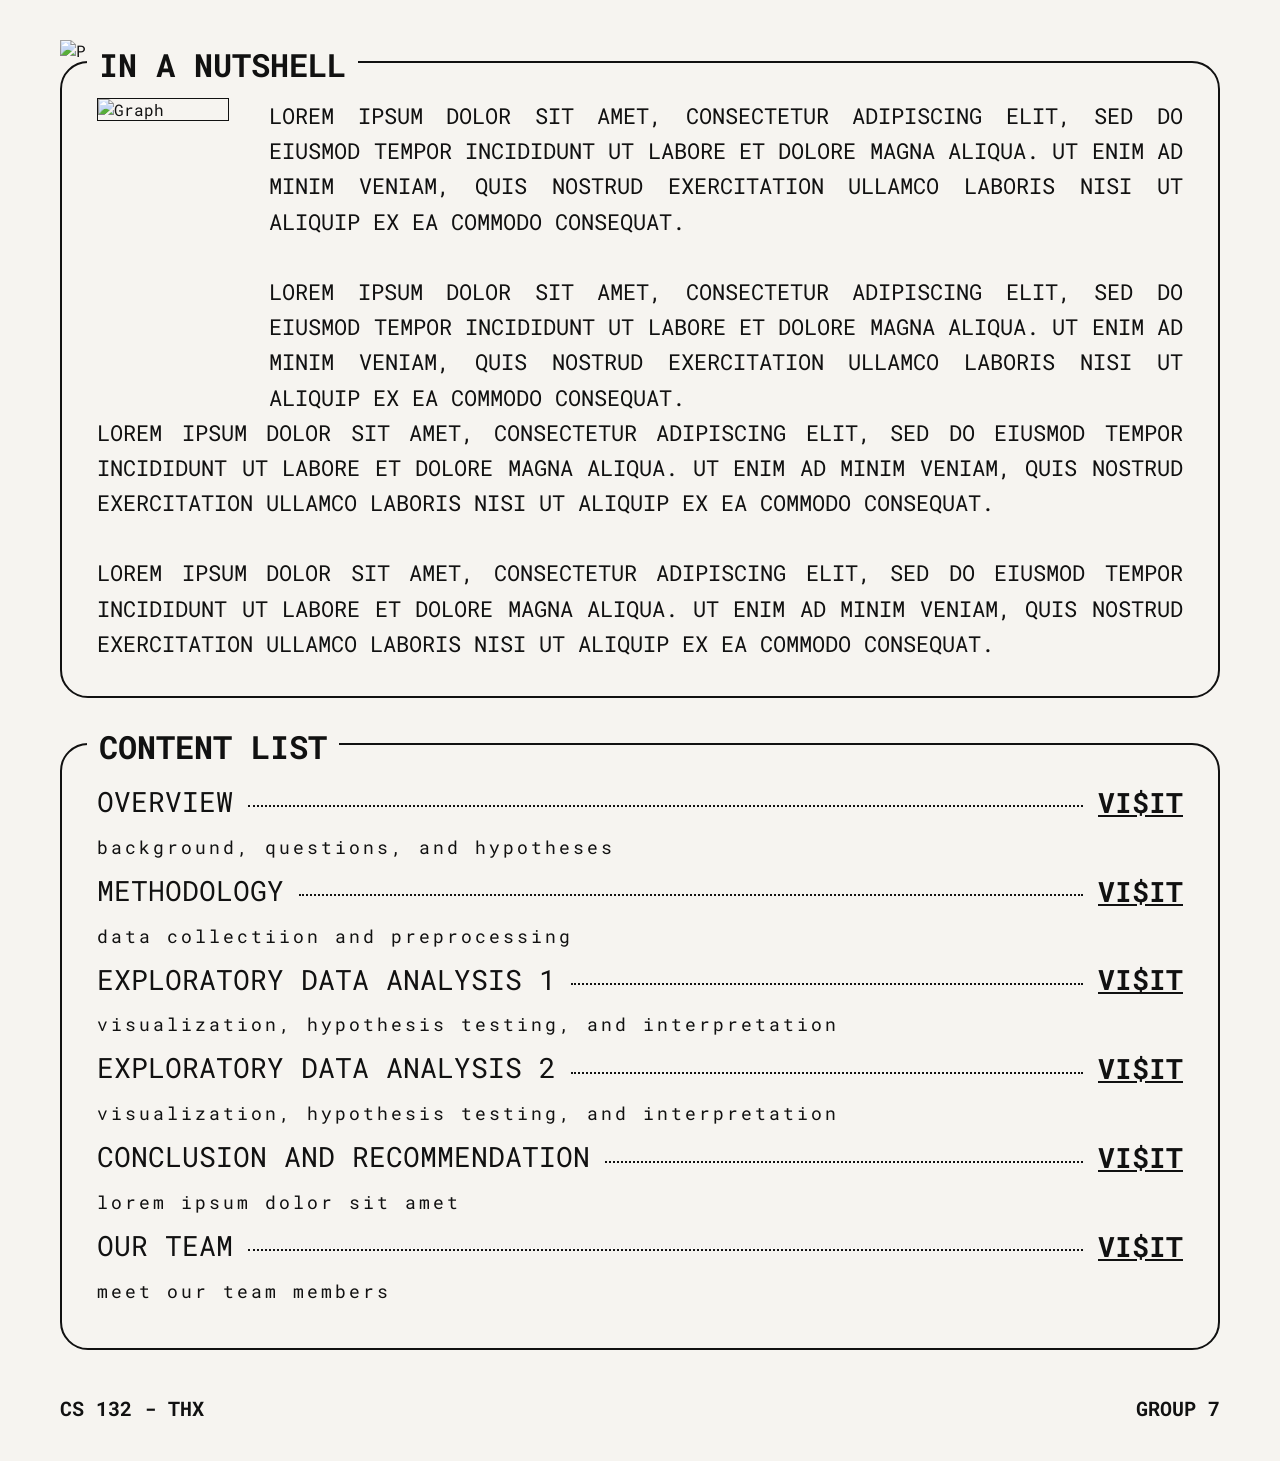
==== commit caaa9aec: "Add files via upload" ====
--- a/index.html
+++ b/index.html
@@ -1,631 +1,239 @@
-<!DOCTYPE HTML>
-<!--
-	Miniport by HTML5 UP
-	html5up.net | @ajlkn
-	Free for personal and commercial use under the CCA 3.0 license (html5up.net/license)
--->
-<html>
-	<head>
-		<title>Group 7 Project</title>
-		<meta charset="utf-8" />
-		<meta name="viewport" content="width=device-width, initial-scale=1, user-scalable=no" />
-		<link rel="stylesheet" href="assets/css/main.css" />
-		<link rel="stylesheet" href="css/style.css" />
-	</head>
-	<body class="is-preload">
-	<body class="is-preload", style="font-size: 13.2px">
-
-		<!-- Nav -->
-			<nav id="nav">
-				<ul class="container">
-					<li><a href="#top">Top</a></li>
-					<li><a href="#overview">Overview</a></li>
-					<li><a href="#data">Data</a></li>
-					<li><a href="#methods">Methods</a></li>
-					<li><a href="#eda">EDA</a></li>
-					<li><a href="#results">Results</a></li>
-					<li><a href="#team">Team</a></li>
-				</ul>
-			</nav>
-
-		<!-- Home -->
-			<article id="top" class="wrapper style1">
-				<div class="container">
-					<header style="text-align: center; margin-bottom: 20px;">
-					<header style="text-align: center; margin-bottom: 60px; margin-top: -80px;">
-     					<h1><strong>Price Check!</strong></h1>
-						<h2><strong>Price Shocks in Essential Food Staples and</strong>
-							<h2><strong>Their Impact on Poor Regions in the Philippines</strong></h2>
-    				</header>
-							
-						<div class="col-12">
-							<p style="text-align: justify;">
-							For millions of Filipinos, the rising cost of basic food is more than just a statistic. 
-							It is a daily struggle. Despite national progress, over 17 million people still live 
-							below the poverty line and face the constant threat of price volatility.
-							</p>
-							
-							<p style="text-align: justify;">
-							This financial pressure is often exacerbated by external costs, such as fuel inflation. 
-							When fuel prices rise, commuters are forced to spend their limited funds on travel 
-							rather than essential goods, while the high cost of moving products creates delays in 
-							cash flow (Lazaro, 2023). These logistics challenges do not hit every area equally. 
-							Because transport costs depend on distance and infrastructure, food prices vary 
-							significantly across different regions. This means that a family's ability to afford 
-							a meal often depends entirely on where they live, leaving those in remote or 
-
-						<div class="col-12", style="display:flex; align-items:flex-start; gap:20px; margin-bottom:20px;">
-
-							<!-- Left side: Image + link -->
-							<div>
-								<a href="https://www.philstar.com/headlines/2024/07/22/2372075/175-million-filipinos-cant-afford-basic-needs-psa">
-									<img src="1pic.jpg" height="350", width="500">
-								</a>
-
-								<p style="color:blue; font-size:14px; margin-top:5px; text-align: center;">
-									<i>
-										<a href="https://www.philstar.com/headlines/2024/07/22/2372075/175-million-filipinos-cant-afford-basic-needs-psa">
-										Source: https://www.philstar.com/headlines/2024/07/22/2372075/175-million-filipinos-cant-afford-basic-needs-psa
-										</a>
-									</i>
-								</p>
-							</div>
-
-							<!-- Right side: Text -->
-							<div>
-								<p style="text-align: justify; margin-left: 1em;">
-								For millions of Filipinos, the rising cost of basic food is more than just a statistic.
-								It is a daily struggle. Despite national progress, over <b>17 million people</b> still live
-								below the poverty line and face the constant threat of price volatility. This financial
-								pressure is often exacerbated by external costs, such as fuel inflation. When fuel prices
-								rise, commuters are forced to spend their limited funds on travel rather than essential
-								goods, while the high cost of moving products creates delays in cash flow (Lazaro, 2023).  These logistics challenges do not hit every area equally.
-							Because transport costs depend on distance and infrastructure, food prices vary
-							significantly across different regions. This means that a family's ability to afford
-							a meal often depends entirely on where they live, leaving those in remote or
-							high-cost areas even more vulnerable to hunger.
-							</p>
-								</p>
-							</div>
-
-						</div>
-							
-
-
-							<p><strong><em>Why This Matters:</em></strong></p>
-							<p><strong>Regional Impact:</strong> We analyze why some areas feel price hikes more than others.</p>
-							<p><strong>Data-Driven Solutions:</strong> Our research tracks essential commodities like rice, meat, 
-							poultry, fruits, and vegetables to identify market trends.</p>
-							<p><strong>A Commitment to Change:</strong> We provide insights to help build a more food-secure 
-							future for every Filipino household.</p>
-
-							<p><strong>References:</strong></p>
-							<p><a href="https://www.philstar.com/headlines/2024/07/22/2372075/175-million-filipinos-cant-afford-basic-needs-psa">
-							PhilStar: 17.5 million Filipinos can't afford basic needs</a></p>
-							<p><a href="https://www.researchgate.net/publication/376377026_Philippine_Inflation_Trends_and_Effects_A_Comparative_Analysis_across_Four_Recent_Administrations_and_Regional_Predictions">
-							Philippine Inflation Trends and Effects – ResearchGate</a></p>
-						</div>
-					</div>
-				</div>
-			</article>
-
-		<!-- Overview -->
-<article id="overview" class="wrapper style2">
-    <div class="container">
-        <header>
-            <h2>Here's an overview of our project.</h2>
-        </header>
-
-        <!-- First row: 3 boxes -->
-        <div class="row" style="display: flex; justify-content: space-between; gap: 20px; margin-bottom: 40px;">
-            <div style="flex: 1; min-width: 250px;">
-                <section class="box style1" style="height: 100%; text-align: justify; padding: 20px;">
-                    <span class="icon featured fa-comments"></span>
-                    <h3>Motivation</h3>
-                    <p>
-                        Sudden spikes in food prices make essential goods harder for individuals to afford, but these sharp increases do not always happen at the same time across regions. Economically disadvantaged individuals feel the strongest impact, which can deepen existing inequalities.<br><br>
-                        Our study, <strong>Presyo lang Yumayaman</strong>, investigates the timing and impact of food price spikes across the Philippines from 2021 to 2025. By understanding how these price shifts move across different regions, we aim to provide the data needed to stabilize markets and protect vulnerable households.
-                    </p>
-                </section>
-            </div>
-
-            <div style="flex: 1; min-width: 250px;">
-                <section class="box style1" style="height: 100%; text-align: justify; padding: 20px;">
-                    <span class="icon solid featured fa-camera-retro"></span>
-                    <h3>Problem</h3>
-                    <p>
-                        Frequent food price spikes are a major problem in the Philippines because they happen at different times across regions, making it harder for the poor to recover.
-                    </p>
-                </section>
-            </div>
-
-            <div style="flex: 1; min-width: 250px;">
-                <section class="box style1" style="height: 100%; text-align: justify; padding: 20px;">
-                    <span class="icon featured fa-thumbs-up"></span>
-                    <h3>Solution</h3>
-                    <p>
-                        Our project delivers a deep-dive analysis into how price hikes directly impact poverty across the Philippines. We use the power of data science to understand market trends and identify the best ways to protect the Filipino community from economic shocks.<br><br>
-                        By comparing these trends with average household incomes, we determine whether Filipino families can truly afford essential food items. This data allows us to identify gaps in the market and develop smarter strategies for a more stable and affordable food system.
-                    </p>
-                </section>
-            </div>
-        </div>
-
-        <!-- Second row: 1 box below -->
-        <div class="row" style="margin-top: 40px;">
-            <div style="width: 100%;">
-                <section class="box style1" style="text-align: justify; padding: 20px;">
-                    <h2 style="text-align: center;">The Big Questions: What We Are Solving</h2>
-                    <p>To understand how food costs truly impact Filipino families, our research is driven by two critical questions:</p>
-
-                    <h3>1. Does Every Region Feel the Squeeze at the Same Time?</h3>
-                    <p>To what extent do the annual price spikes of selected food commodities coincide across regions between 2021 and 2025, and did this synchronization differ between regions with higher and lower 2023 poverty incidence among the population?</p>
-
-                    <h3>2. Is it the Real Poverty Driver?</h3>
-                    <p>Is there a significant relationship between regional price volatility from 2021 to 2025 and the region's poverty index among the population?</p>
-                </section>
-            </div>
-        </div>
-
-		<div class="row" style="margin-top: 40px;">
-            <div style="width: 100%;">
-                <section class="box style1" style="text-align: justify; padding: 20px;">
-                    <h2 style="text-align: center;">Our Big Bets: The Hypotheses We Are Testing</h2>
-                    <p>Our research is built on two strategic assumptions that we are testing with data from 2021 to 2025:</p>
-
-						<ul>
-							<li><strong>The Poverty Split:</strong> The co-movement of annual surges in selected food items differs significantly across regions and varies according to their 2023 poverty incidence classification.</li>
-							<li><strong>The Volatility Connection:</strong> There is a statistically significant association between the magnitude of regional market variability from 2021 to 2025 and the level of deprivation experienced by the population within each region.</li>
-						</ul>
-                </section>
-            </div>
-        <footer>
-            <a href="https://docs.google.com/spreadsheets/d/1DgBjgCarYMj5PUX2RpfhhNgzut9-zspT2hutubDb0Bo/edit?usp=sharing" class="button large scrolly" target="_blank">
-    Let's take a look at our data
-</a>
-    </div>
-</article>
-
-		<!-- Data -->
-			<article id="data" class="wrapper style3">
-				<div class="container">
-					<header>
-						<h2>Our data.</h2>
-						<p>This data set contains the following data:</p>
-					</header>
-					<div class="row">
-						<div class="col-6 col-6-medium col-12-small">
-							<article class="box style2">
-								<a href="#" class="image featured"><img src="2pic.png" alt="" /></a>
-								<h3><a href="https://cpbrd.congress.gov.ph/wp-content/uploads/2024/10/FF2024-03-Poverty-Statisrics-UPdate-Fiirst-Semester-2023.pdf?fbclid=IwY2xjawQOAq1leHRuA2FlbQIxMABicmlkETF3azZvTDhEdTZCWmxpbHRkc3J0YwZhcHBfaWQQMjIyMDM5MTc4ODIwMDg5MgABHhxnUfsEEUMA74UE2Ig6RGM13nYNZJXzBSshH_T2dhDY4YZRIbcLXMjJOosA_aem_JuRvKVaEGJhlDiljM38WHw">2023 Regional Poverty Incidence among Population</a></h3>
-								<p style="text-align: justify;">The 2023 Regional Poverty Incidence among Population data came from the Philippine Statistics Authority, which is the government agency responsible for collecting, compiling, and publishing official statistics in the Philippines.</p>
-							</article>
-						</div>
-						<div class="col-6 col-6-medium col-12-small">
-							<article class="box style2">
-								<a href="#" class="image featured"><img src="images/pic01.jpg" alt="" /></a>
-								<h3><a href="https://docs.google.com/spreadsheets/d/1DgBjgCarYMj5PUX2RpfhhNgzut9-zspT2hutubDb0Bo/edit?usp=sharing">Monthly Regional  Food Price For selected Commodity from January 2021 to December 2025</a></h3>
-								<p style="text-align: justify;">The data for Monthly Regional  Food Price For Selected Commodity from January 2021 to December 2025  is sourced from the Humanitarian Data Exchange (HDX), a platform managed by the United Nations Office for the Coordination of Humanitarian Affairs (OCHA). The dataset contains prices of basic commodities from 2000 to 2025, categorized by regions in the Philippines.</p>
-							</article>
-						</div>
-					</div>
-					<footer>
-						<p><strong>The Commodities: </strong> Rice, Meat, Beef, Cabbage, Eggplants, Eggs, and Tomatoes</p>
-					</footer>
-				</div>
-			</article>
-
-			<!-- Methods -->
-			<article id="methods" class="wrapper style3">
-			    <div class="container">
-			        <header>
-			            <h2>Let's talk about our data science methodology.</h2>
-			        </header>
-			
-			        <div class="row" style="display: flex; justify-content: center;">
-			            <div style="width: 70%;">
-			
-			                <article class="box style2">
-			
-			                    <img src="hdx-humanitarian-data-exchange-300.gif" 
-			                         class="image featured" 
-			                         alt="Humanitarian Data Exchange">
-			
-			                    <h3><a href="#">Data Preprocessing</a></h3>
-			
-			                    <p>
-			                        We processed over 91,000 data points from the Humanitarian Data Exchange (HDX) 
-			                        to identify key food price trends across the Philippines. Our preprocessing 
-			                        involved the following steps:
-			                    </p>
-			
-			                    <ul style="text-align: left;">
-			                        <li><strong>Strategic Filtering:</strong> Limited the dataset to records from 2021–2025 to reflect the current economic climate.</li>
-			
-			                        <li><strong>Regional Grouping:</strong> Organized the data by region and year to track how price changes moved across the country.</li>
-			
-			                        <li><strong>Data Intersection:</strong> Focused only on commodities consistently recorded across all regions to ensure reliable comparisons.</li>
-			
-			                        <li><strong>Frequency Ranking:</strong> Prioritized commodities based on the Food Consumption Survey from the 2021 Expanded National Nutrition Survey conducted by DOST–FNRI.</li>
-			
-			                        <li><strong>Handling Missing Values:</strong> Filled missing price data using interpolation between prices within the same region.</li>
-			                    </ul>
-			
-			                </article>
-			
-			            </div>
-			        </div>
-			    </div>
-			</article>
-
-			<!-- EDA -->
-			<article id="eda" class="wrapper style2">
-				<div class="container">
-					<header>
-						<h2>Exploratory Data Analysis</h2>
-						<p>Dive into our findings for each research question below.</p>
-					</header>
-
-					<!-- Research Question 1 -->
-					<div class="eda-accordion">
-						<button class="eda-accordion-btn" onclick="toggleEDA(this)">
-							<span>&#128269; Research Question 1: To what extent do the annual price spikes of selected food commodities coincide across regions between 2021 and 2025, and did this synchronization differ between regions with higher and lower 2023 poverty incidence among the population?</span>
-							<span class="eda-arrow">&#9654;</span>
-						</button>
-						<div class="eda-accordion-content">
-
-							<!-- Sub: Visualization -->
-							<div class="eda-sub-accordion">
-								<button class="eda-sub-btn" onclick="toggleSub(this)">
-									<span>&#128202; Visualization</span>
-									<span class="eda-arrow">&#9654;</span>
-								</button>
-								<div class="eda-sub-content">
-									<p style="text-align: justify;">
-									We transformed our dataset into intuitive plots and graphs to illustrate and easily visualize the complex relationships and trends of price per region. To analyze the synchronization of price spikes across regions, the Pearson correlation coefficient was applied to spike ratios, allowing us to quantify how similarly regions experience price surges over time. The price spike ratio was computed by identifying spikes as prices exceeding the mean plus standard deviation for each food and region, counting the number of such spikes per month, and dividing by the total number of food items to obtain the proportion of commodities experiencing abnormal price increases. 
-									</p>
-									<p style="text-align: justify;">
-										Across the five heatmaps (2021–2025), regional price spike synchronization shows a clear but varying pattern over time.
-									</p>
-
-									<div style="display: flex; flex-wrap: wrap; justify-content: center; gap: 25px; margin-top: 20px;">
-
-										<div style="text-align:center;">
-											<img src="corr_matrix_2021.png" style="width: 350px;">
-											<p><strong>Figure 1. Correlation of Regional Price Spike Ratios (2021)</strong></p>
-											<p style="max-width: 350px;">
-												In 2021, correlations are generally moderate and uneven, with stronger co-movement observed in some clusters while others remain weak.
-											</p>
-										</div>
-
-										<div style="text-align:center;">
-											<img src="corr_matrix_2022.png" style="width: 350px;">
-											<p><strong>Figure 2. Correlation of Regional Price Spike Ratios (2022)</strong></p>
-											<p style="max-width: 350px;">
-												There is very high synchronization among many Luzon and Visayas regions, but some regions (e.g., BARMM, Region XII) begin to show weaker or negative relationships.
-											</p>
-										</div>
-
-										<div style="text-align:center;">
-											<img src="corr_matrix_2023.png" style="width: 350px;">
-											<p><strong>Figure 3. Correlation of Regional Price Spike Ratios (2023)</strong></p>
-											<p style="max-width: 350px;">
-												In 2023, the pattern becomes more fragmented, with mixed and weaker correlations, suggesting increasing regional divergence.
-											</p>
-										</div>
-
-										<div style="text-align:center;">
-											<img src="corr_matrix_2024.png" style="width: 350px;">
-											<p><strong>Figure 4. Correlation of Regional Price Spike Ratios (2024)</strong></p>
-											<p style="max-width: 350px;">
-												Synchronization rises again in 2024, with many strong positive correlations indicating a return to more unified price movement.
-											</p>
-										</div>
-
-										<div style="text-align:center;">
-											<img src="corr_matrix_2025.png" style="width: 350px;">
-											<p><strong>Figure 5. Correlation of Regional Price Spike Ratios (2025)</strong></p>
-											<p style="max-width: 350px;">
-												By 2025, correlations are moderate but mixed, showing partial synchronization with some regions diverging rather than moving together.
-											</p>
-										</div>
-
-									</div>
-
-									<p style="margin-top: 25px; text-align: justify;">
-										Notably, earlier years show tighter alignment among regions in Luzon, while variability in later years reflects differing dynamics across Luzon, Visayas, and Mindanao. Overall, the results indicate that price spike synchronization is not constant, peaking during systemic shocks and weakening when regional factors play a larger role.
-									</p>
-									<div style="text-align:center;">
-										<img src="avg_sync_bargraph (1).png" style="width: 900px;">
-										<p><strong>Figure 6. Average Price Synchronization (2021-2025)</strong></p>
-									</div>
-
-									<p style="margin-top: 25px; text-align: justify;">
-										This bar chart shows the average synchronization score of price spikes by region and poverty level. Low-poverty regions (green), such as NCR, Region I, Region III, and CAR, generally have higher scores (~0.45–0.48), indicating more synchronized price movements and stronger exposure to national trends. In contrast, many high-poverty regions (red), particularly in Visayas and Mindanao, have lower scores (~0.20–0.30), suggesting more irregular and locally driven price behavior. 
-									</p>
-								</div>
-							</div>
-
-							<!-- Sub: Hypothesis Testing -->
-							<div class="eda-sub-accordion">
-								<button class="eda-sub-btn" onclick="toggleSub(this)">
-									<span>&#128203; Hypothesis Testing</span>
-									<span class="eda-arrow">&#9654;</span>
-								</button>
-								<div class="eda-sub-content">
-									    <p style="text-align: justify;">
-									        The Mann–Whitney U test was used to compare synchronization scores between low- and high-poverty regions. 
-									        This test ranks all observations from lowest to highest and evaluates whether the ranks of one group are 
-									        systematically higher or lower than those of the other group.
-									    </p>
-									
-									    <p style="text-align: center;"><strong>For this test, the hypotheses are defined as follows:</strong></p>
-									
-									   <ul style="margin-left: 20px; margin-bottom: 12px;">
-									        <li><strong>Null Hypothesis:</strong> The co-movement or synchronization of price spikes does not differ significantly between regions when grouped by poverty incidence.</li>
-									        <li><strong>Alternative Hypothesis:</strong> The co-movement or synchronization of price spikes differs significantly between regions based on their poverty incidence classification.</li>
-									    </ul>
-									
-									    <p style="text-align: justify;">
-									        A significance level of α = 0.05 was used. When the p-value is less than 0.05, the null hypothesis is rejected, 
-									        indicating a statistically significant difference between the two poverty groups.
-									    </p>
-									
-									    <p style="text-align: center;"><strong>Results:</strong></p>
-									
-									    <table style="width: 100%; border-collapse: collapse; text-align: center; margin-top: 20px;">
-									        <tr style="background-color: #f2f2f2;">
-									           <th style="border:1px solid black; padding:10px; background:#f2f2f2; font-weight:bold;">Mann–Whitney U Test</th>
-									        </tr>
-									        <tr>
-									            <td style="border: 1px solid black; padding: 15px;">U statistic = 61</td>
-									        </tr>
-									        <tr>
-									            <td style="border: 1px solid black; padding: 15px;">p-value = 0.0152</td>
-									        </tr>
-									    </table>
-									
-									    <p style="margin-top: 25px; text-align: justify;">
-									        The results showed a statistically significant difference between the groups. Since the p-value is less than 0.05, 
-									        the null hypothesis is rejected. This indicates that synchronization levels differ significantly across poverty 
-									        classifications, with low-poverty regions exhibiting higher synchronization than high-poverty regions.
-									    </p>
-							</div>
-
-						</div>
-					</div>
-			
-
-					<!-- Research Question 2 -->
-					<div class="eda-accordion">
-						<button class="eda-accordion-btn" onclick="toggleEDA(this)">
-							<span>&#128269; Research Question 2: Is there a significant relationship between regional price volatility from 2021 to 2025 and the region's poverty index among the population?</span>
-							<span class="eda-arrow">&#9654;</span>
-						</button>
-						<div class="eda-accordion-content">
-
-							<!-- Sub: Visualization -->
-							<div class="eda-sub-accordion">
-								<button class="eda-sub-btn" onclick="toggleSub(this)">
-									<span>&#128202; Visualization</span>
-									<span class="eda-arrow">&#9654;</span>
-								</button>
-							
-								<div class="eda-sub-content">
-							
-									<p style="text-align: justify; margin-bottom: 12px;">
-										To help visualize and better understand the relationship between the variables, a scatter plot was used to display the association between poverty incidence and food price volatility across regions. Each point in the graph represents a region, positioned according to its corresponding poverty level (x-axis) and volatility measure (y-axis).
-									</p>
-							
-									<p style="text-align: justify; margin-bottom: 12px;">
-										The scatter plot below shows a downward-sloping trendline, indicating a negative relationship between the two variables. The data points follow a relatively consistent downward pattern, implying that the relationship is not random. While some variation exists across regions, the overall distribution supports the presence of an inverse association between poverty and volatility. Furthermore, the pattern appears approximately linear, as the points cluster around the fitted line without significant curvature or directional shifts.
-									</p>
-							
-									<div style="text-align: center; margin-top: 20px;">
-										<img src="s.png" alt="Scatterplot visualization for Research Question 2" style="max-width: 600px; width: 100%; height: auto;">
-										<p style="margin-top: 8px;">
-											<strong>Figure X. Relationship Between Poverty Incidence and Food Price Volatility</strong>
-										</p>
-									</div>
-							
-								</div>
-							</div>
-
-							<!-- Sub: Hypothesis Testing -->
-							<div class="eda-sub-accordion">
-								<button class="eda-sub-btn" onclick="toggleSub(this)">
-									<span>&#128203; Hypothesis Testing</span>
-									<span class="eda-arrow">&#9654;</span>
-								</button>
-							
-								<div class="eda-sub-content">
-							
-									<p style="text-align: justify; margin-bottom: 12px;">
-										As the data consists of cross-sectional regional observations, we analyzed the relationship
-										between food price volatility and poverty incidence using both Pearson and Spearman correlation
-										tests. These tests are appropriate for determining whether a statistically significant association
-										exists between two variables.
-									</p>
-							
-									<p style="text-align: justify; margin-bottom: 12px;">
-										The Pearson correlation test measures the strength and direction of a linear relationship, while
-										the Spearman correlation test assesses a monotonic relationship, which does not require linearity
-										and is more robust to non-normal data and outliers. Using both methods ensures that the results
-										are consistent and reliable.
-									</p>
-							
-									<p style="text-align: justify; margin-bottom: 12px;">
-										This approach aligns with the objective of the study: to determine whether variations in food
-										price volatility are associated with differences in poverty levels across regions.
-									</p>
-							
-									<p style="margin-bottom: 10px;"><strong>For both tests, the hypotheses are defined as follows:</strong></p>
-							
-									<ul style="margin-left: 20px; margin-bottom: 12px;">
-										<li><strong>Null Hypothesis:</strong> There is no relationship between food price volatility and poverty incidence</li>
-										<li><strong>Alternative Hypothesis:</strong> There is a relationship between food price volatility and poverty incidence</li>
-									</ul>
-							
-									<p style="text-align: justify; margin-bottom: 12px;">
-										A significance level of α = 0.05 was used. When the p-value is less than 0.05, the null hypothesis
-										is rejected, indicating a statistically significant relationship.
-									</p>
-							
-									<p><strong>Results:</strong></p>
-							
-									<table style="width:100%; border-collapse:collapse; margin:15px 0; text-align:center; font-size:14px;">
-										<tr>
-											<th style="border:1px solid black; padding:10px; background:#f2f2f2; font-weight:bold;">
-												Pearson Correlation Test
-											</th>
-											<th style="border:1px solid black; padding:10px; background:#f2f2f2; font-weight:bold;">
-												Spearman Correlation Test
-											</th>
-										</tr>
-										<tr>
-											<td style="border:1px solid black; padding:10px;">
-												P-value = 0.0008
-											</td>
-											<td style="border:1px solid black; padding:10px;">
-												0.0009
-											</td>
-										</tr>
-										<tr>
-											<td style="border:1px solid black; padding:10px;">
-												r = -0.7320
-											</td>
-											<td style="border:1px solid black; padding:10px;">
-												ρ = -0.7304
-											</td>
-										</tr>
-									</table>
-							
-									<p style="text-align: justify; margin-bottom: 12px;">
-										Since both p-values are less than the significance level, we reject the null hypothesis in both
-										cases. This indicates, with 95% confidence, that there is a statistically significant relationship
-										between food price volatility and poverty incidence.
-									</p>
-							
-									<p style="text-align: justify;">
-										Additionally, both correlation coefficients are negative (r = -0.7320; ρ = -0.7304), indicating
-										that the relationship is inverse in direction.
-									</p>
-							
-								</div>
-							</div>
-							
-						</div> 
-					</div> 
-				
-				</div> 
-			</article>
-
-			<!-- Results -->
-			<article id="results" class="wrapper style3">
-				<div class="container">
-					<header>
-						<h2>Here's what we found out.</h2>
-					</header>
-					<div class="row">
-						<div class="col-6 col-6-medium col-12-small">
-							<article class="box style2">
-								<a href="#" class="image featured"><img src="images/pic02.jpg" alt="" /></a>
-								<h3><a href="#">Discussion</a></h3>
-								<p>Ornare nulla proin odio consequat.</p>
-							</article>
-						</div>
-						<div class="col-6 col-6-medium col-12-small">
-							<article class="box style2">
-								<a href="#" class="image featured"><img src="images/pic01.jpg" alt="" /></a>
-								<h3><a href="#">Discussion</a></h3>
-								<p>Ornare nulla proin odio consequat.</p>
-							</article>
-						</div>
-					</div>
-				</div>
-			</article>
-
-		<!-- Team -->
-			<article id="team" class="wrapper style4" style="background-color: #1a1a1a;">
-				<div class="container">
-					<header style="text-align: center; color: white; margin-bottom: 50px;">
-						<p style="margin-bottom: 0; font-size: 1.2em;">Contact Us</p>
-						<h2 style="font-size: 2.5em; font-weight: 700; color: white; border: none;">Got an Idea? We'd Love to Hear from You!</h2>
-					</header>
-					
-					<div style="display: flex; flex-wrap: wrap; gap: 20px; justify-content: center;">
-						
-						<div style="background-color: #c14d4d; flex: 1; min-width: 300px; max-width: 350px; border-radius: 15px; overflow: hidden; color: white; text-align: left; display: flex; flex-direction: column;">
-							<img src="images/ken.png.jpg" alt="Kenneth" style="width: 100%; height: 350px; object-fit: cover;">
-							<div style="padding: 30px; flex-grow: 1;">
-								<h3 style="color: white; font-weight: 700; margin-bottom: 20px;">Jhon Kenneth Cayabyab</h3>
-								<p style="font-size: 0.95em; line-height: 1.6; margin-bottom: 20px;">
-									Hello, I’m Kenneth. I’m a Computer Science student at the University of the Philippines Diliman. I’m still learning a lot, but I enjoy exploring software development and using technology to solve problems. In my free time, I practice coding, try out new tools, and work on tasks with my classmates. As a student, I’m building solutions I hope will be useful, reliable, and make a positive impact.
-								</p>
-								<div style="margin-top: auto; border-top: 1px solid rgba(255,255,255,0.2); padding-top: 20px;">
-									<p style="margin: 5px 0;"><i class="icon solid fa-envelope"></i> <a href="mailto:jpcayabyab3@up.edu.ph" style="color: white; text-decoration: underline;">jpcayabyab3@up.edu.ph</a></p>
-								</div>
-							</div>
-						</div>
-
-						<div style="background-color: #6e937d; flex: 1; min-width: 300px; max-width: 350px; border-radius: 15px; overflow: hidden; color: white; text-align: left; display: flex; flex-direction: column;">
-							<img src="images/lau.png.jpg" alt="Lauriessa" style="width: 100%; height: 350px; object-fit: cover;">
-							<div style="padding: 30px; flex-grow: 1;">
-								<h3 style="color: white; font-weight: 700; margin-bottom: 20px;">Lauriessa Krysher Harina</h3>
-								<p style="font-size: 0.95em; line-height: 1.6; margin-bottom: 20px;">
-									Hello! I’m Lauriessa, currently a third-year Computer Science student at the University of the Philippines Diliman. I’m especially interested in designing and building things, and I enjoy the process of turning ideas into something tangible. I’m naturally curious and tend to explore topics deeply when something catches my interest. I like learning for the sake of understanding, and I find it exciting when one idea leads to another. I’m always open to trying new things and discovering perspectives I haven’t considered before.
-								</p>
-								<div style="margin-top: auto; border-top: 1px solid rgba(255,255,255,0.2); padding-top: 20px;">
-									<p style="margin: 5px 0;"><i class="icon solid fa-envelope"></i> <a href="mailto:laharina@up.edu.ph" style="color: white; text-decoration: underline;">laharina@up.edu.ph</a></p>
-								</div>
-							</div>
-						</div>
-
-						<div style="background-color: #1d7696; flex: 1; min-width: 300px; max-width: 350px; border-radius: 15px; overflow: hidden; color: white; text-align: left; display: flex; flex-direction: column;">
-							<img src="images/kat.png.jpg" alt="Katrina" style="width: 100%; height: 350px; object-fit: cover;">
-							<div style="padding: 30px; flex-grow: 1;">
-								<h3 style="color: white; font-weight: 700; margin-bottom: 20px;">Katrina De Vera</h3>
-								<p style="font-size: 0.95em; line-height: 1.6; margin-bottom: 20px;">
-									Hello, I am Katrina. I am a 3rd year Computer Science student at the University of the Philippines Diliman. I enjoy learning new things and observing patterns in everyday life. This curiosity often drives me to ask questions and explore ideas further. In the future, I hope to keep growing as a developer and contribute to work that creates a positive impact.
-								</p>
-								<div style="margin-top: auto; border-top: 1px solid rgba(255,255,255,0.2); padding-top: 20px;">
-									<p style="margin: 5px 0;"><i class="icon solid fa-envelope"></i> <a href="mailto:kmdevera@up.edu.ph" style="color: white; text-decoration: underline;">kmdevera@up.edu.ph</a></p>
-								</div>
-							</div>
-						</div>
-
-					</div>
-
-					<footer>
-						<hr />
-						<ul id="copyright" style="color: #888;">
-							<li>&copy; Group 7. All rights reserved.</li><li>Design: <a href="http://html5up.net">HTML5 UP</a></li>
-						</ul>
-					</footer>
-				</div>
-			</article>
-
-		<!-- Scripts -->
-			<script src="assets/js/jquery.min.js"></script>
-			<script src="assets/js/jquery.scrolly.min.js"></script>
-			<script src="assets/js/browser.min.js"></script>
-			<script src="assets/js/breakpoints.min.js"></script>
-			<script src="assets/js/util.js"></script>
-			<script src="assets/js/main.js"></script>
-
-			<script>
-				function toggleEDA(btn) {
-					btn.classList.toggle('open');
-					var content = btn.nextElementSibling;
-					content.classList.toggle('open');
-				}
-
-				function toggleSub(btn) {
-					btn.classList.toggle('open');
-					var content = btn.nextElementSibling;
-					content.classList.toggle('open');
-				}
-			</script>
-
-	</body>
-</html>
+<!DOCTYPE html>
+<html lang="en">
+<head>
+<meta charset="UTF-8">
+<meta name="viewport" content="width=device-width, initial-scale=1.0">
+
+<title>Group 7: ₱RICE €HECK!</title>
+
+
+<!-- ROBOTO MONO -->
+<link rel="preconnect" href="https://fonts.googleapis.com">
+<link rel="preconnect" href="https://fonts.gstatic.com" crossorigin>
+
+<link href="https://fonts.googleapis.com/css2?family=Roboto+Mono:wght@400;500;700;900&display=swap" rel="stylesheet">
+
+<!-- EXTERNAL CSS FILE -->
+    <link rel="stylesheet" href="format.css">
+</head>
+
+<body>
+
+<!-- ================= TITLE IMAGE ================= -->
+
+<div class="title">
+
+    <img src="others/title.png" alt="Price Check Title">
+
+</div>
+
+<!-- ================= IN A NUTSHELL ================= -->
+
+<div class="box">
+
+    <div class="section-title">
+        IN A NUTSHELL
+    </div>
+
+    <div class="paragraph">
+
+        <img src="others/nutshell.png" alt="Graph" style="margin-bottom: 20px;">
+
+        <div class="paragraph-text">
+
+            Lorem ipsum dolor sit amet, consectetur adipiscing elit,
+            sed do eiusmod tempor incididunt ut labore et dolore magna aliqua.
+            Ut enim ad minim veniam, quis nostrud exercitation ullamco laboris
+            nisi ut aliquip ex ea commodo consequat.
+            <br><br>
+            Lorem ipsum dolor sit amet, consectetur adipiscing elit,
+            sed do eiusmod tempor incididunt ut labore et dolore magna aliqua.
+            Ut enim ad minim veniam, quis nostrud exercitation ullamco laboris
+            nisi ut aliquip ex ea commodo consequat. </p>
+
+        </div>
+
+    </div>
+
+    <div class="paragraph-text">
+
+        Lorem ipsum dolor sit amet, consectetur adipiscing elit,
+        sed do eiusmod tempor incididunt ut labore et dolore magna aliqua.
+        Ut enim ad minim veniam, quis nostrud exercitation ullamco laboris
+        nisi ut aliquip ex ea commodo consequat.
+        <br><br>
+        Lorem ipsum dolor sit amet, consectetur adipiscing elit,
+        sed do eiusmod tempor incididunt ut labore et dolore magna aliqua.
+        Ut enim ad minim veniam, quis nostrud exercitation ullamco laboris
+        nisi ut aliquip ex ea commodo consequat.
+
+    </div>
+
+</div>
+
+<!-- ================= CONTENT LIST ================= -->
+
+<div class="box">
+
+    <div class="section-title">
+        CONTENT LIST
+    </div>
+
+    <!-- OVERVIEW -->
+
+    <div class="content-item">
+
+        <div class="content-row">
+
+            <div class="content-title">
+                OVERVIEW
+            </div>
+
+            <div class="line"></div>
+
+            <a class="visit" href="overview.html">
+                VI$IT
+            </a>
+
+        </div>
+
+        <div class="subtitle">
+            BACKGROUND, QUESTIONS, AND HYPOTHESES
+        </div>
+
+    </div>
+
+    <!-- METHODOLOGY -->
+
+    <div class="content-item">
+
+        <div class="content-row">
+
+            <div class="content-title">
+                METHODOLOGY
+            </div>
+
+            <div class="line"></div>
+
+            <a class="visit" href="methodology.html">
+                VI$IT
+            </a>
+
+        </div>
+
+        <div class="subtitle">
+            DATA COLLECTIION AND PREPROCESSING
+        </div>
+
+    </div>
+
+    <!-- EDA 1 -->
+
+    <div class="content-item">
+
+        <div class="content-row">
+
+            <div class="content-title">
+                EXPLORATORY DATA ANALYSIS 1
+            </div>
+
+            <div class="line"></div>
+
+            <a class="visit" href="eda1.html">
+                VI$IT
+            </a>
+
+        </div>
+
+        <div class="subtitle">
+            visualization, hypothesis testing, and interpretation
+        </div>
+
+    </div>
+
+    <!-- EDA 2 -->
+
+    <div class="content-item">
+
+        <div class="content-row">
+
+            <div class="content-title">
+                EXPLORATORY DATA ANALYSIS 2
+            </div>
+
+            <div class="line"></div>
+
+            <a class="visit" href="eda2.html">
+                VI$IT
+            </a>
+
+        </div>
+
+        <div class="subtitle">
+            visualization, hypothesis testing, and interpretation
+        </div>
+
+    </div>
+
+    <!-- CONCLUSION -->
+
+    <div class="content-item">
+
+        <div class="content-row">
+
+            <div class="content-title">
+                CONCLUSION AND RECOMMENDATION
+            </div>
+
+            <div class="line"></div>
+
+            <a class="visit" href="conclusion.html">
+                VI$IT
+            </a>
+
+        </div>
+
+        <div class="subtitle">
+            lorem ipsum dolor sit amet
+        </div>
+
+    </div>
+
+    <!-- TEAM -->
+
+    <div class="content-item">
+
+        <div class="content-row">
+
+            <div class="content-title">
+                OUR TEAM
+            </div>
+
+            <div class="line"></div>
+
+            <a class="visit" href="team.html">
+                VI$IT
+            </a>
+
+        </div>
+
+        <div class="subtitle">
+            meet our team members
+        </div>
+
+    </div>
+
+</div>
+
+<!-- ================= FOOTER ================= -->
+
+<footer>
+
+    <div>CS 132 - THX</div>
+
+    <div>GROUP 7</div>
+
+</footer>
+
+</body>
+</html>
--- a/format.css
+++ b/format.css
@@ -0,0 +1,183 @@
+*{
+    margin:0;
+    padding:0;
+    box-sizing:border-box;
+}
+
+body{
+    background:#f6f4f0;
+    font-family:'Roboto Mono', monospace;
+    color:#111;
+    padding:40px 60px;
+}
+
+/* ================= TITLE ================= */
+
+.title{
+    width:100%;
+}
+
+.title img{
+    width:100%;
+    display:block;
+}
+
+/* ================= BOXES ================= */
+
+.box{
+    border:2px solid #111;
+    border-radius:28px;
+    padding:35px;
+    margin-bottom:45px;
+    position:relative;
+}
+
+.section-title{
+    position:absolute;
+    top:-20px;
+    left:25px;
+    background:#f6f4f0;
+    padding:0 12px;
+    font-size:32px;
+    font-weight:700;
+}
+
+/* ================= TEXT ================= */
+
+.paragraph{
+    display:flex;
+    gap:40px;
+    align-items:flex-start;
+}
+
+.paragraph img{
+    width:430px;
+    border:1px solid #111;
+}
+
+.text-container {
+    display: flex;
+    flex-direction: column;
+    gap: 20px;
+}
+
+.paragraph-link {
+    font-size:30px;
+    line-height:1.6;
+    text-transform:uppercase;
+    font-weight:400;
+    text-align: center;
+}
+
+.paragraph-text{
+    font-size:22px;
+    line-height:1.6;
+    text-transform:uppercase;
+    font-weight:400;
+    letter-spacing:0;
+    text-align: justify;
+}
+
+.paragraph-title{
+    font-size:22px;
+    line-height:1.6;
+    text-transform:uppercase;
+    font-weight:bold;
+    letter-spacing:0;
+    text-align: center;
+}
+
+/* ================= IMAGE SETUP ================= */
+
+.profile{
+    width:430px;
+    flex-shrink:0;
+}
+
+.profile img{
+    width:100%;
+    border:1px solid #111;
+    display:block;
+}
+
+.profile-info{
+    margin-top:18px;
+    text-transform:uppercase;
+    text-align:center;
+}
+
+.profile-name{
+    font-size:22px;
+    font-weight:700;
+    line-height:1.2;
+    text-decoration: underline;
+}
+
+.profile-email{
+    margin-top:8px;
+    font-size:18px;
+    line-height:1.4;
+    text-transform: lowercase;
+}
+
+.profile-source{
+    margin-top:8px;
+    font-size:12px;
+    line-height:1.4;
+}
+
+/* ================= CONTENT LIST ================= */
+
+.content-item{
+    margin-bottom:10px;
+}
+
+.content-row{
+    display:flex;
+    align-items:center;
+    gap:15px;
+}
+
+.content-title{
+    font-size:28px;
+    line-height:1.6;
+    font-weight:750px;
+    letter-spacing:0;
+    text-transform:uppercase;
+    white-space:nowrap;
+}
+
+.line{
+    flex:1;
+    border-bottom:2px dotted #111;
+    margin-top:8px;
+}
+
+.visit{
+    font-size:28px;
+    font-weight:700;
+    color:#111;
+    text-decoration:underline;
+    transition:0.2s;
+}
+
+.visit:hover{
+    opacity:0.6;
+}
+
+.subtitle{
+    margin-top:10px;
+    font-size:18px;
+    text-transform:lowercase;
+    letter-spacing:3px;
+}
+
+/* ================= FOOTER ================= */
+
+footer{
+    display:flex;
+    justify-content:space-between;
+    margin-top:35px;
+    font-weight:700;
+    font-size:20px;
+}
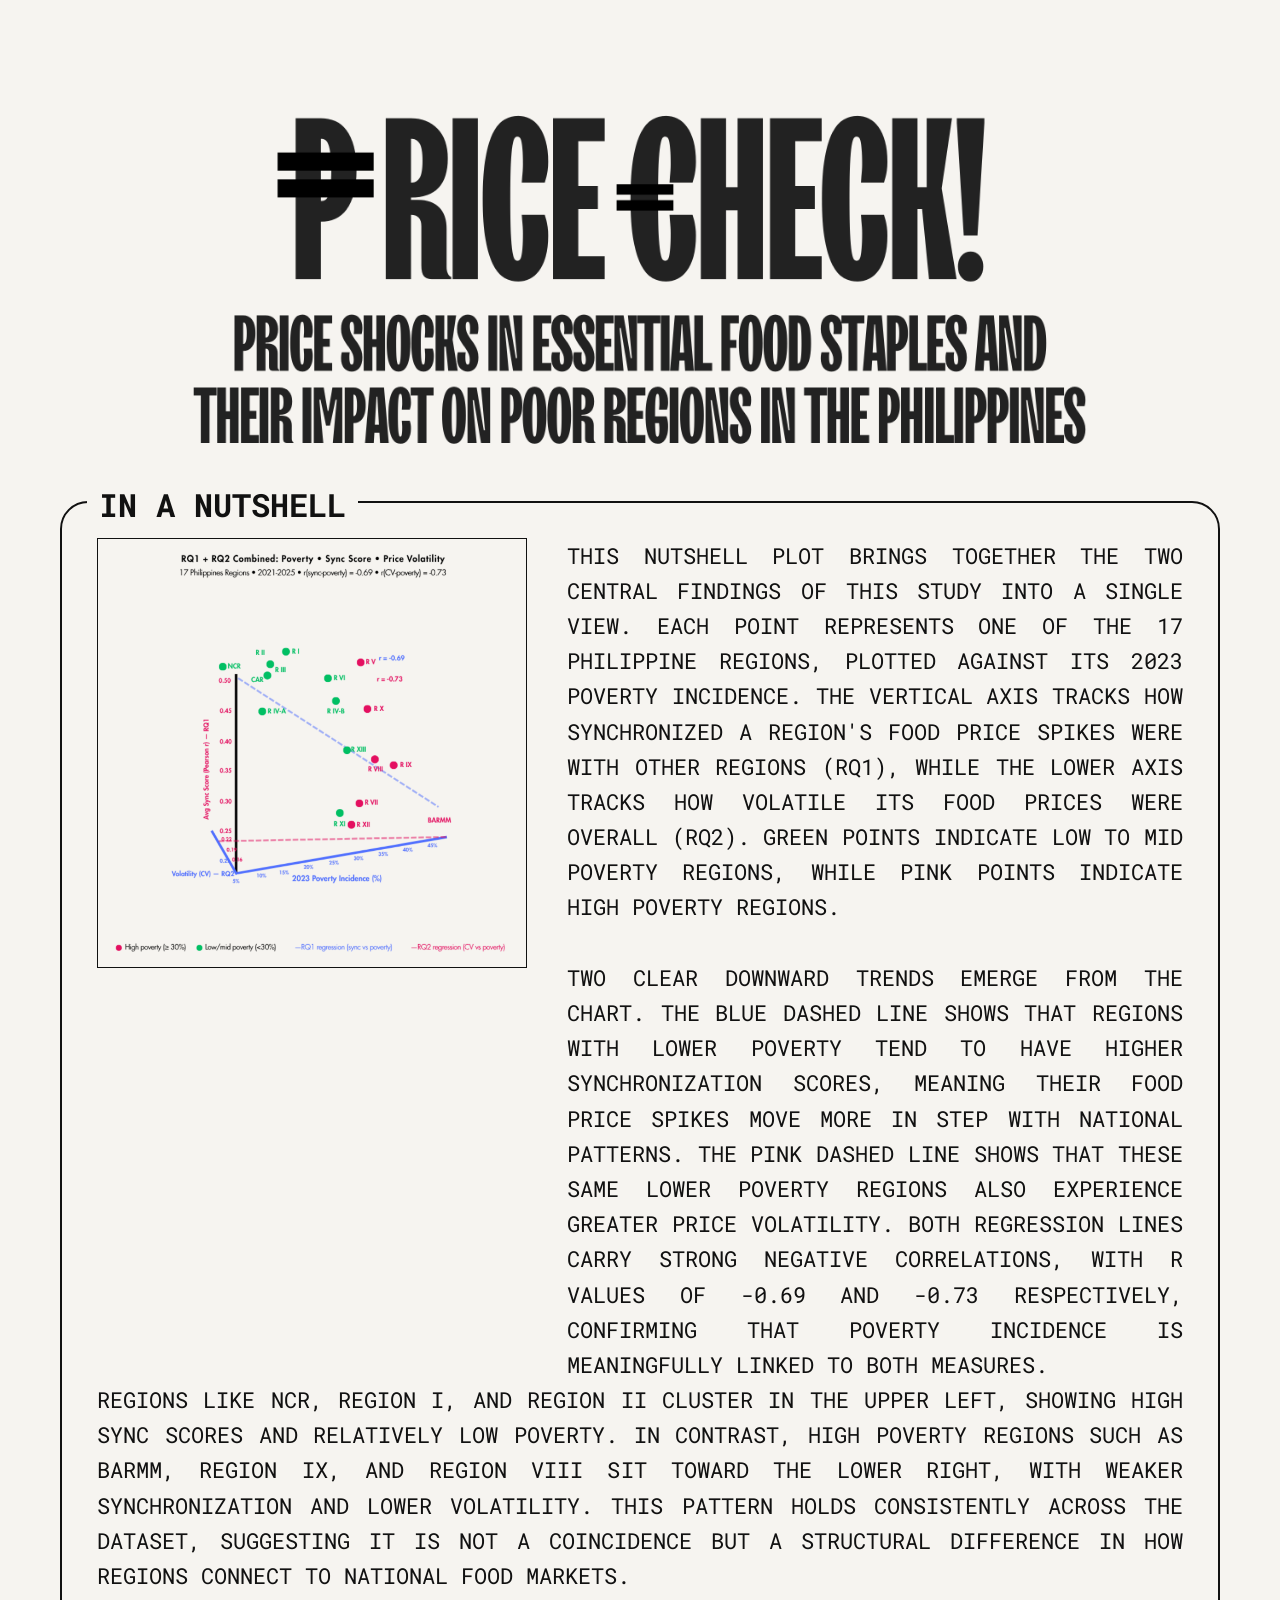
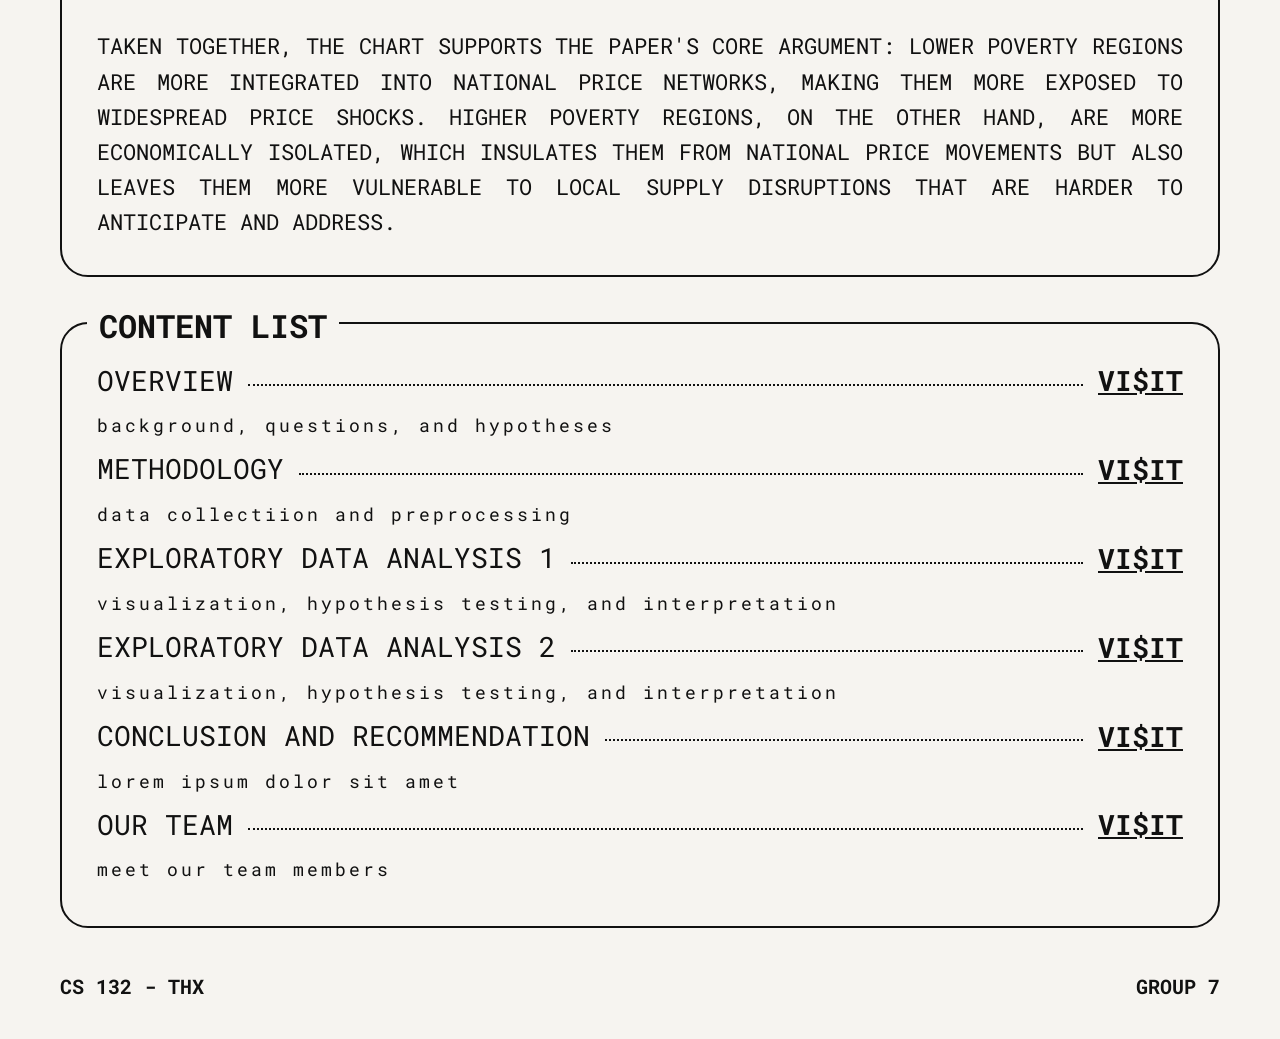
==== commit 4f3ff649: "NUTSHELL upd" ====
--- a/index.html
+++ b/index.html
@@ -41,15 +41,9 @@
 
         <div class="paragraph-text">
 
-            Lorem ipsum dolor sit amet, consectetur adipiscing elit,
-            sed do eiusmod tempor incididunt ut labore et dolore magna aliqua.
-            Ut enim ad minim veniam, quis nostrud exercitation ullamco laboris
-            nisi ut aliquip ex ea commodo consequat.
+            This nutshell plot brings together the two central findings of this study into a single view. Each point represents one of the 17 Philippine regions, plotted against its 2023 poverty incidence. The vertical axis tracks how synchronized a region's food price spikes were with other regions (RQ1), while the lower axis tracks how volatile its food prices were overall (RQ2). Green points indicate low to mid poverty regions, while pink points indicate high poverty regions.
             <br><br>
-            Lorem ipsum dolor sit amet, consectetur adipiscing elit,
-            sed do eiusmod tempor incididunt ut labore et dolore magna aliqua.
-            Ut enim ad minim veniam, quis nostrud exercitation ullamco laboris
-            nisi ut aliquip ex ea commodo consequat. </p>
+            Two clear downward trends emerge from the chart. The blue dashed line shows that regions with lower poverty tend to have higher synchronization scores, meaning their food price spikes move more in step with national patterns. The pink dashed line shows that these same lower poverty regions also experience greater price volatility. Both regression lines carry strong negative correlations, with r values of -0.69 and -0.73 respectively, confirming that poverty incidence is meaningfully linked to both measures. </p>
 
         </div>
 
@@ -57,15 +51,9 @@
 
     <div class="paragraph-text">
 
-        Lorem ipsum dolor sit amet, consectetur adipiscing elit,
-        sed do eiusmod tempor incididunt ut labore et dolore magna aliqua.
-        Ut enim ad minim veniam, quis nostrud exercitation ullamco laboris
-        nisi ut aliquip ex ea commodo consequat.
+        Regions like NCR, Region I, and Region II cluster in the upper left, showing high sync scores and relatively low poverty. In contrast, high poverty regions such as BARMM, Region IX, and Region VIII sit toward the lower right, with weaker synchronization and lower volatility. This pattern holds consistently across the dataset, suggesting it is not a coincidence but a structural difference in how regions connect to national food markets.
         <br><br>
-        Lorem ipsum dolor sit amet, consectetur adipiscing elit,
-        sed do eiusmod tempor incididunt ut labore et dolore magna aliqua.
-        Ut enim ad minim veniam, quis nostrud exercitation ullamco laboris
-        nisi ut aliquip ex ea commodo consequat.
+        Taken together, the chart supports the paper's core argument: lower poverty regions are more integrated into national price networks, making them more exposed to widespread price shocks. Higher poverty regions, on the other hand, are more economically isolated, which insulates them from national price movements but also leaves them more vulnerable to local supply disruptions that are harder to anticipate and address.
 
     </div>
 
@@ -236,4 +224,4 @@
 </footer>
 
 </body>
-</html>+</html>
--- a/format.css
+++ b/format.css
@@ -172,6 +172,76 @@
     letter-spacing:3px;
 }
 
+.lowercase-symbol {
+    text-transform: none !important;
+}
+
+.underline-text {
+    text-decoration: underline;
+}
+
+/* ================= HYPOTHESIS TESTING ================= */
+
+.hypothesis-container{
+    display:flex;
+    justify-content:center;
+    align-items:stretch;
+    gap:0;
+    margin-top:20px;
+}
+
+.hypothesis-column{
+    flex:1;
+    padding:20px 35px;
+    text-align:center;
+}
+
+.hypothesis-column.left{
+    border-right:2px dotted #111;
+}
+
+.hypothesis-title{
+    font-size:22px;
+    text-transform:uppercase;
+    line-height:1.6;
+    margin-bottom:30px;
+}
+
+.hypothesis-row{
+    padding:55px 0;
+    border-top:2px dotted #111;
+}
+
+.hypothesis-text{
+    font-size:22px;
+    text-transform:uppercase;
+    line-height:1.6;
+}
+
+/* ================= SINGLE TEST ================= */
+
+.single-test{
+    text-align:center;
+    margin-top:20px;
+}
+
+.single-title{
+    font-size:32px;
+    text-transform:uppercase;
+    margin-bottom:40px;
+}
+
+.single-row{
+    padding:55px 0;
+    border-top:2px dotted #111;
+}
+
+.single-text{
+    font-size:28px;
+    text-transform:uppercase;
+    line-height:1.6;
+}
+
 /* ================= FOOTER ================= */
 
 footer{
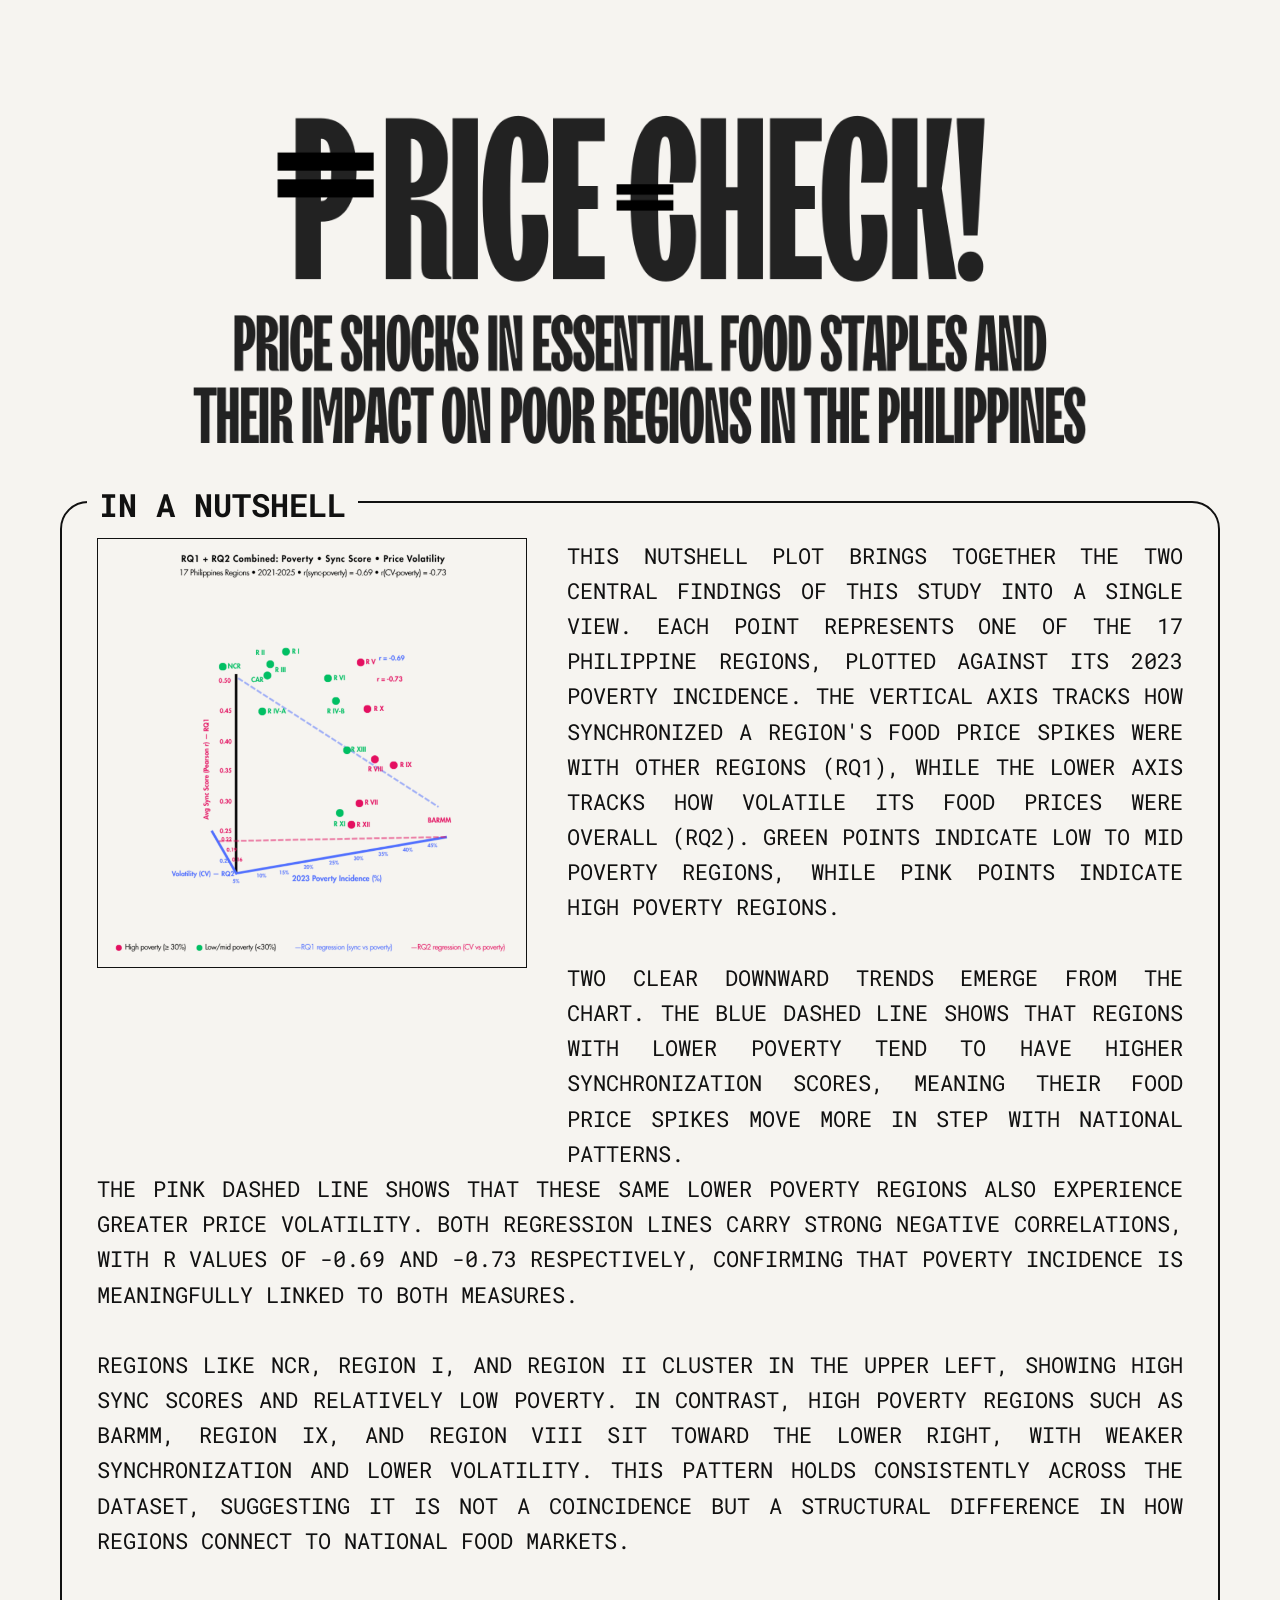
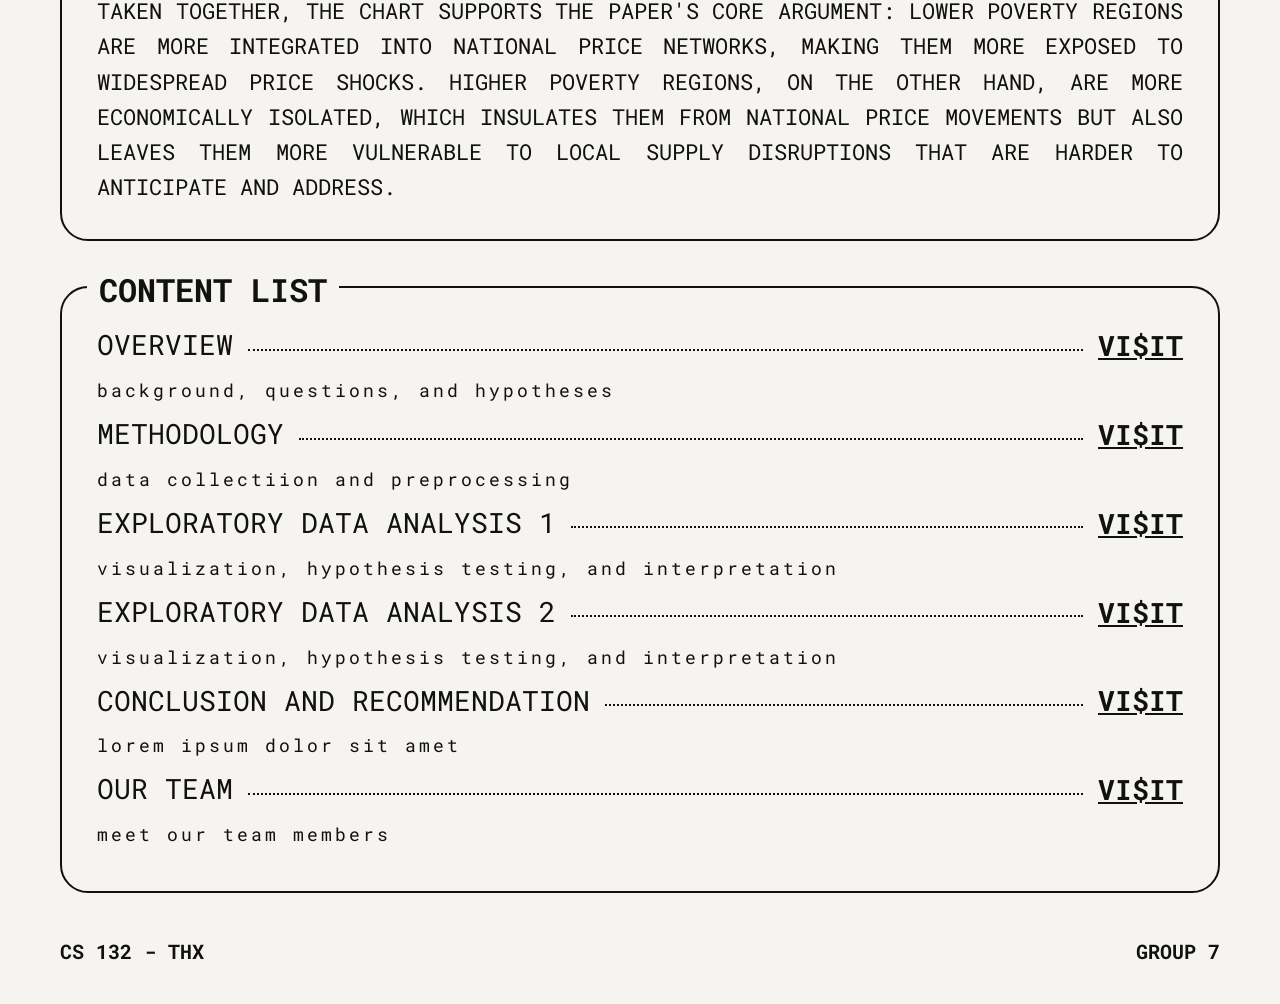
==== commit c8b8f2e3: "edit nutshell" ====
--- a/index.html
+++ b/index.html
@@ -30,35 +30,26 @@
 <!-- ================= IN A NUTSHELL ================= -->
 
 <div class="box">
-
     <div class="section-title">
         IN A NUTSHELL
     </div>
-
     <div class="paragraph">
-
         <img src="others/nutshell.png" alt="Graph" style="margin-bottom: 20px;">
-
         <div class="paragraph-text">
-
             This nutshell plot brings together the two central findings of this study into a single view. Each point represents one of the 17 Philippine regions, plotted against its 2023 poverty incidence. The vertical axis tracks how synchronized a region's food price spikes were with other regions (RQ1), while the lower axis tracks how volatile its food prices were overall (RQ2). Green points indicate low to mid poverty regions, while pink points indicate high poverty regions.
             <br><br>
-            Two clear downward trends emerge from the chart. The blue dashed line shows that regions with lower poverty tend to have higher synchronization scores, meaning their food price spikes move more in step with national patterns. The pink dashed line shows that these same lower poverty regions also experience greater price volatility. Both regression lines carry strong negative correlations, with r values of -0.69 and -0.73 respectively, confirming that poverty incidence is meaningfully linked to both measures. </p>
-
-        </div>
-
-    </div>
-
+            Two clear downward trends emerge from the chart. The blue dashed line shows that regions with lower poverty tend to have higher synchronization scores, meaning their food price spikes move more in step with national patterns.
+        </div>
+    </div>
     <div class="paragraph-text">
-
+        The pink dashed line shows that these same lower poverty regions also experience greater price volatility. Both regression lines carry strong negative correlations, with r values of -0.69 and -0.73 respectively, confirming that poverty incidence is meaningfully linked to both measures.
+        <br><br>
         Regions like NCR, Region I, and Region II cluster in the upper left, showing high sync scores and relatively low poverty. In contrast, high poverty regions such as BARMM, Region IX, and Region VIII sit toward the lower right, with weaker synchronization and lower volatility. This pattern holds consistently across the dataset, suggesting it is not a coincidence but a structural difference in how regions connect to national food markets.
         <br><br>
         Taken together, the chart supports the paper's core argument: lower poverty regions are more integrated into national price networks, making them more exposed to widespread price shocks. Higher poverty regions, on the other hand, are more economically isolated, which insulates them from national price movements but also leaves them more vulnerable to local supply disruptions that are harder to anticipate and address.
-
-    </div>
-
+    </div>
+    
 </div>
-
 <!-- ================= CONTENT LIST ================= -->
 
 <div class="box">
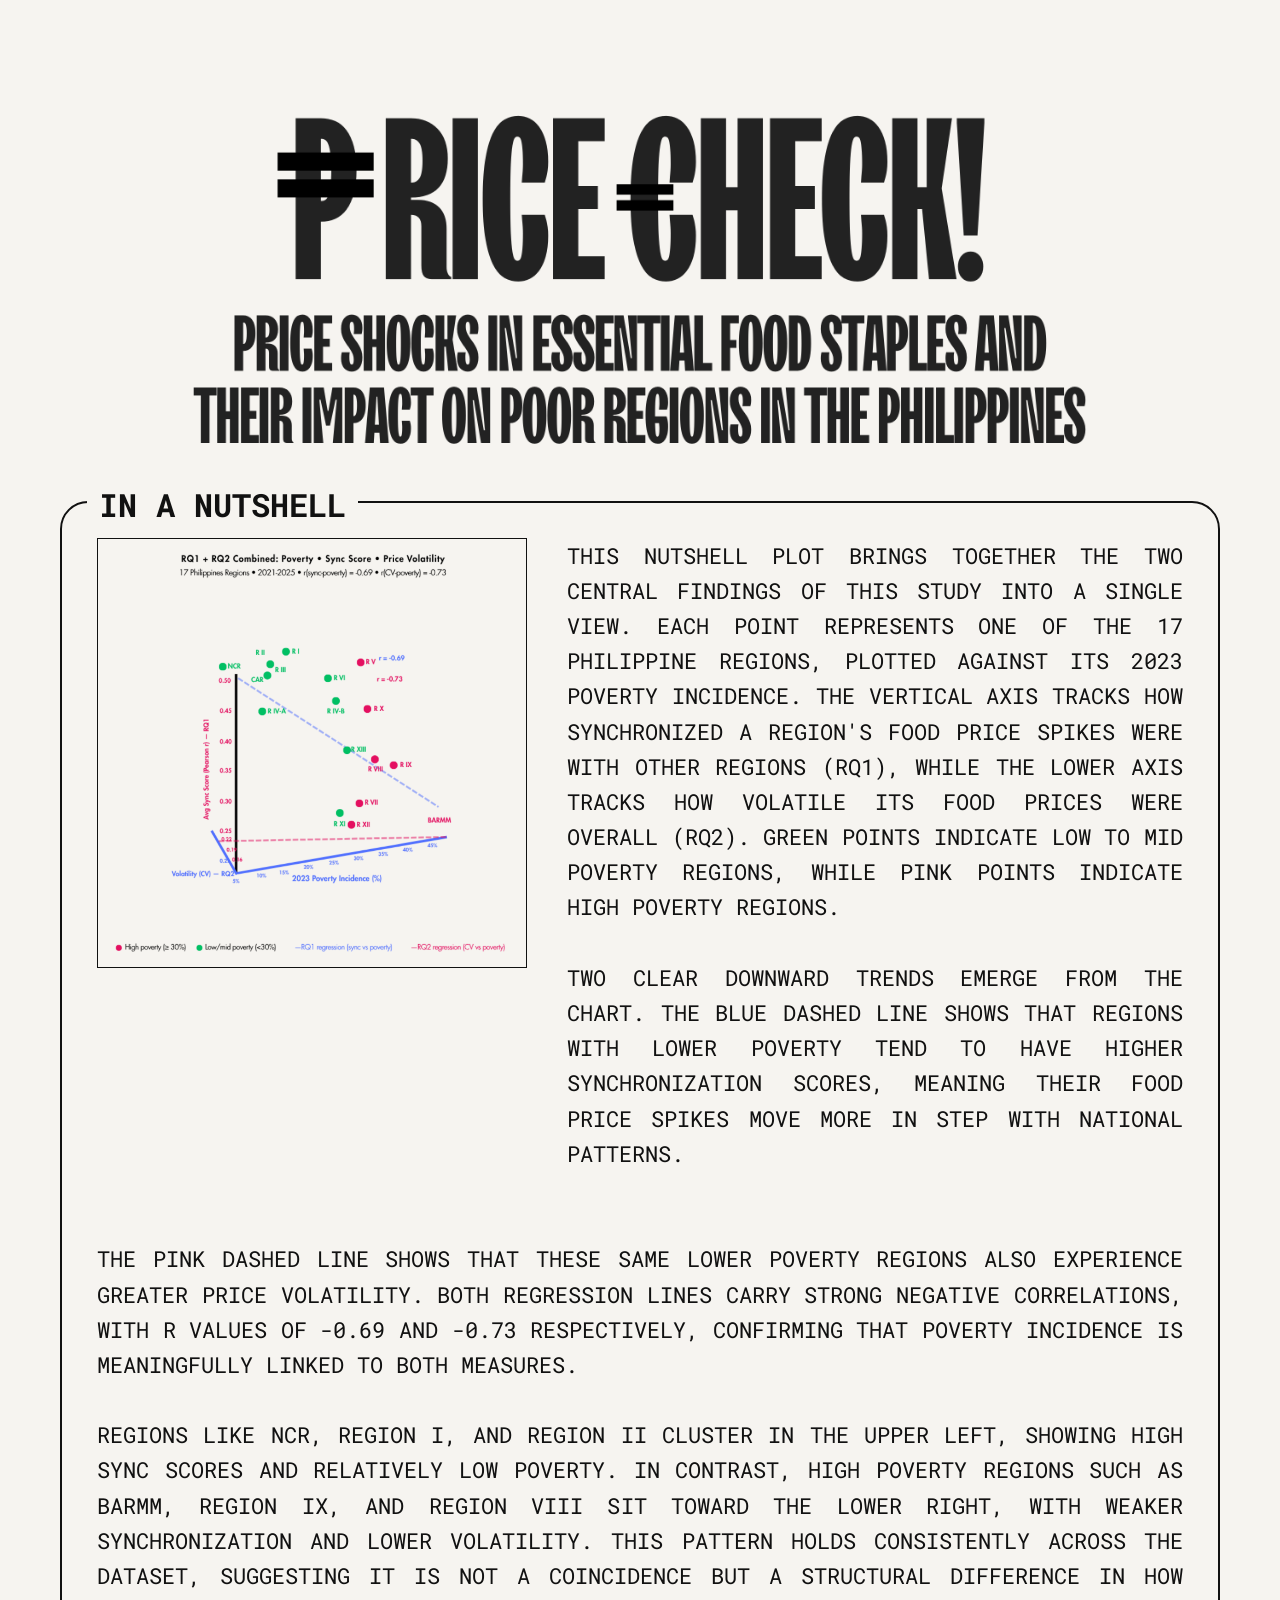
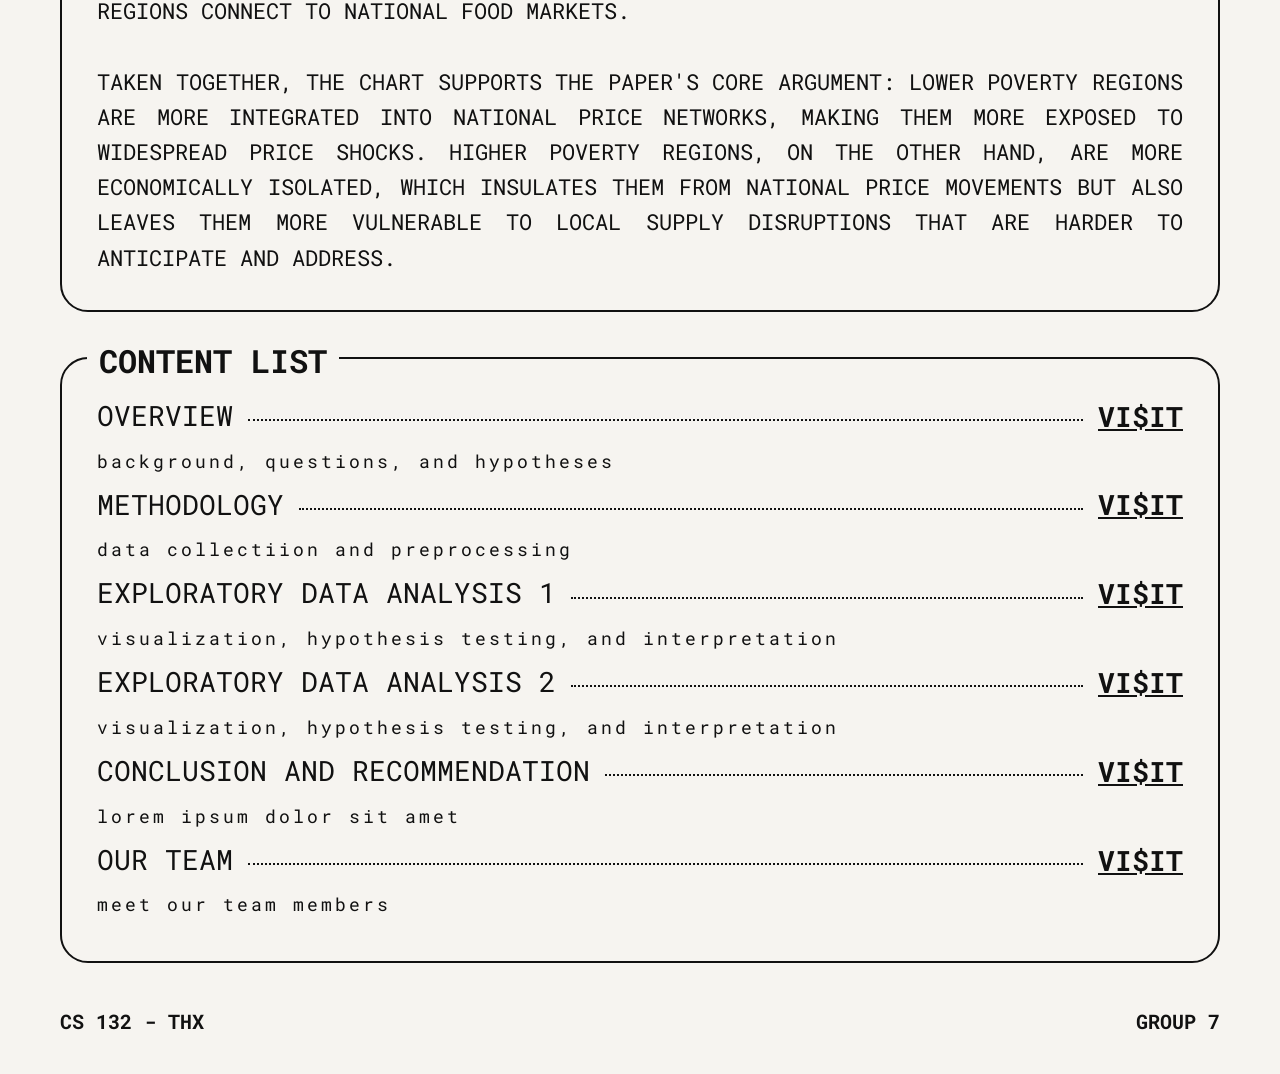
==== commit 7ce2bcaa: "with space to nutshell" ====
--- a/index.html
+++ b/index.html
@@ -42,6 +42,7 @@
         </div>
     </div>
     <div class="paragraph-text">
+        <br><br>
         The pink dashed line shows that these same lower poverty regions also experience greater price volatility. Both regression lines carry strong negative correlations, with r values of -0.69 and -0.73 respectively, confirming that poverty incidence is meaningfully linked to both measures.
         <br><br>
         Regions like NCR, Region I, and Region II cluster in the upper left, showing high sync scores and relatively low poverty. In contrast, high poverty regions such as BARMM, Region IX, and Region VIII sit toward the lower right, with weaker synchronization and lower volatility. This pattern holds consistently across the dataset, suggesting it is not a coincidence but a structural difference in how regions connect to national food markets.
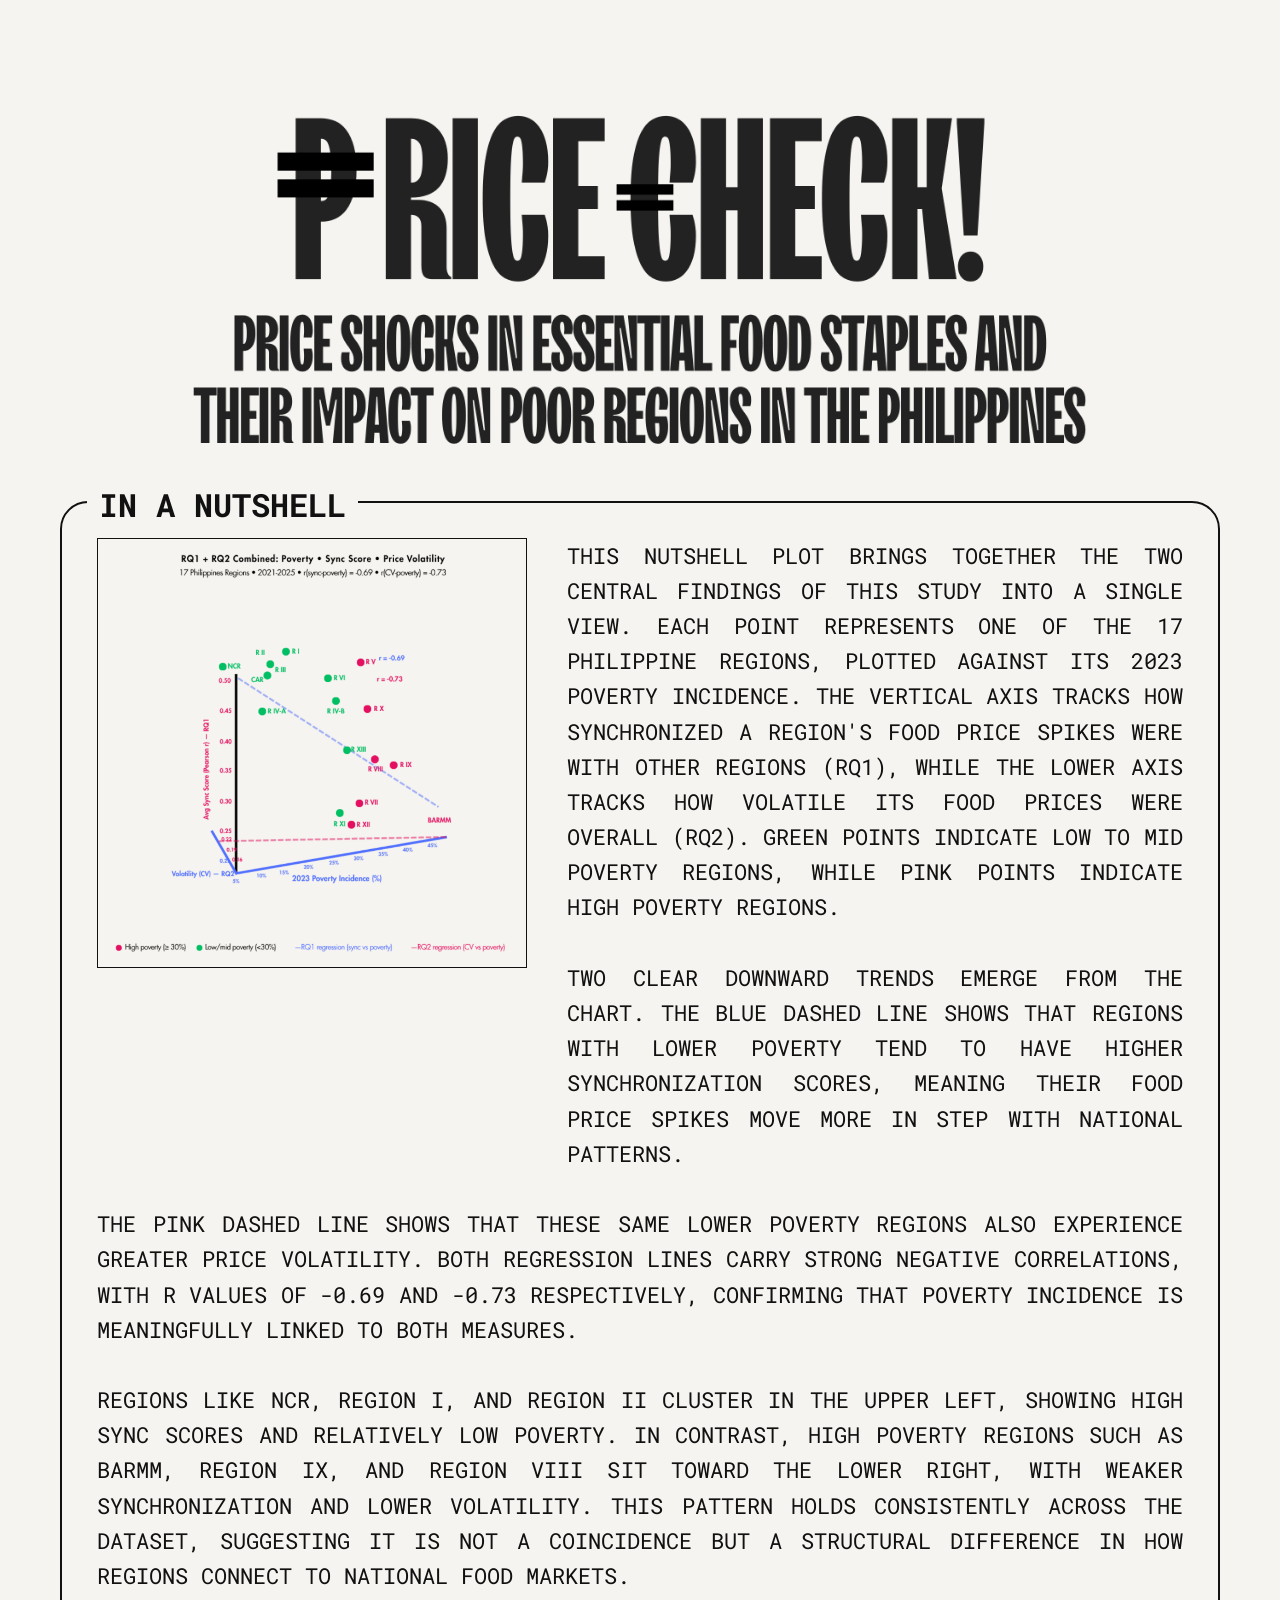
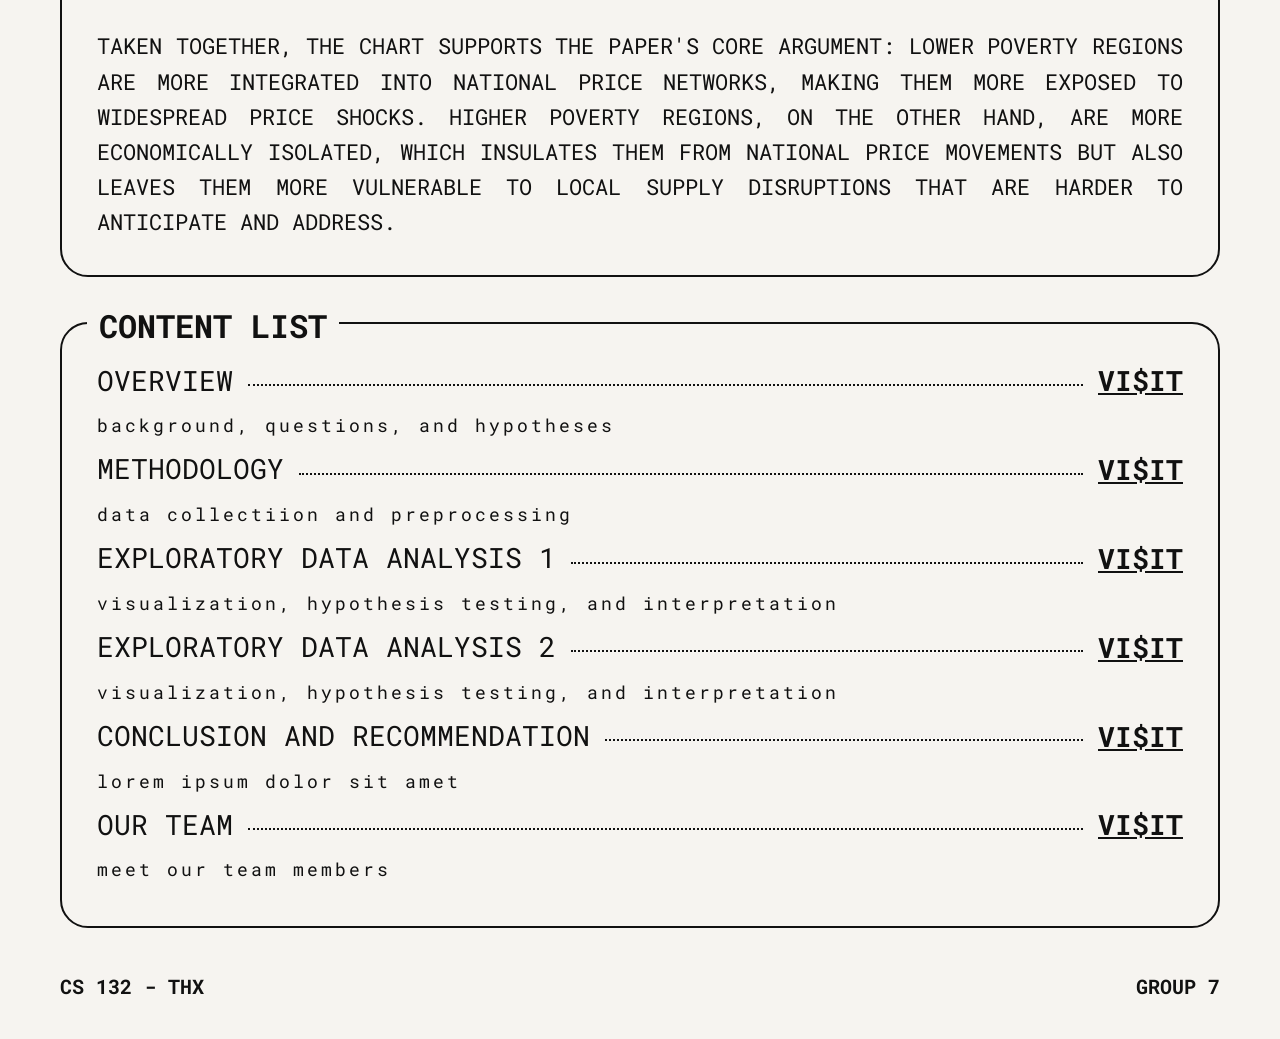
==== commit 1a1d77f2: "final na fr" ====
--- a/index.html
+++ b/index.html
@@ -42,7 +42,7 @@
         </div>
     </div>
     <div class="paragraph-text">
-        <br><br>
+        <br>
         The pink dashed line shows that these same lower poverty regions also experience greater price volatility. Both regression lines carry strong negative correlations, with r values of -0.69 and -0.73 respectively, confirming that poverty incidence is meaningfully linked to both measures.
         <br><br>
         Regions like NCR, Region I, and Region II cluster in the upper left, showing high sync scores and relatively low poverty. In contrast, high poverty regions such as BARMM, Region IX, and Region VIII sit toward the lower right, with weaker synchronization and lower volatility. This pattern holds consistently across the dataset, suggesting it is not a coincidence but a structural difference in how regions connect to national food markets.
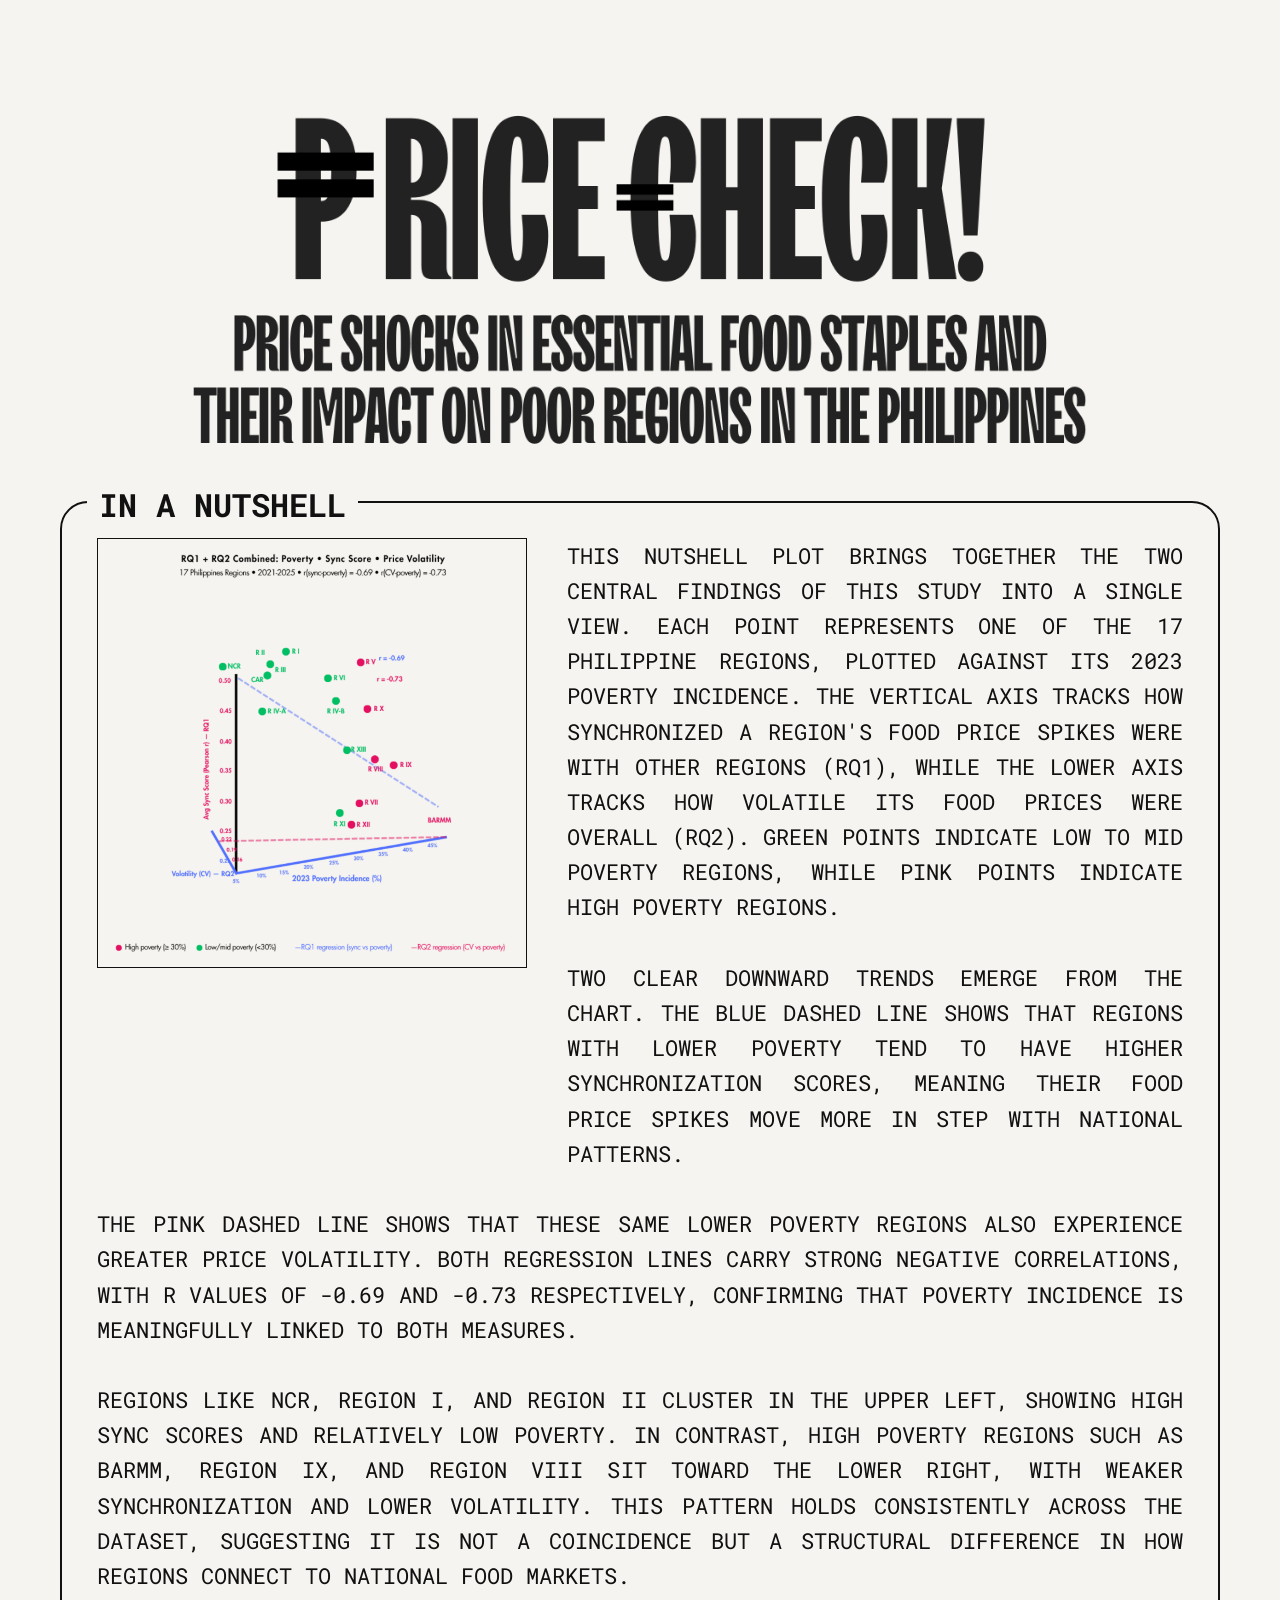
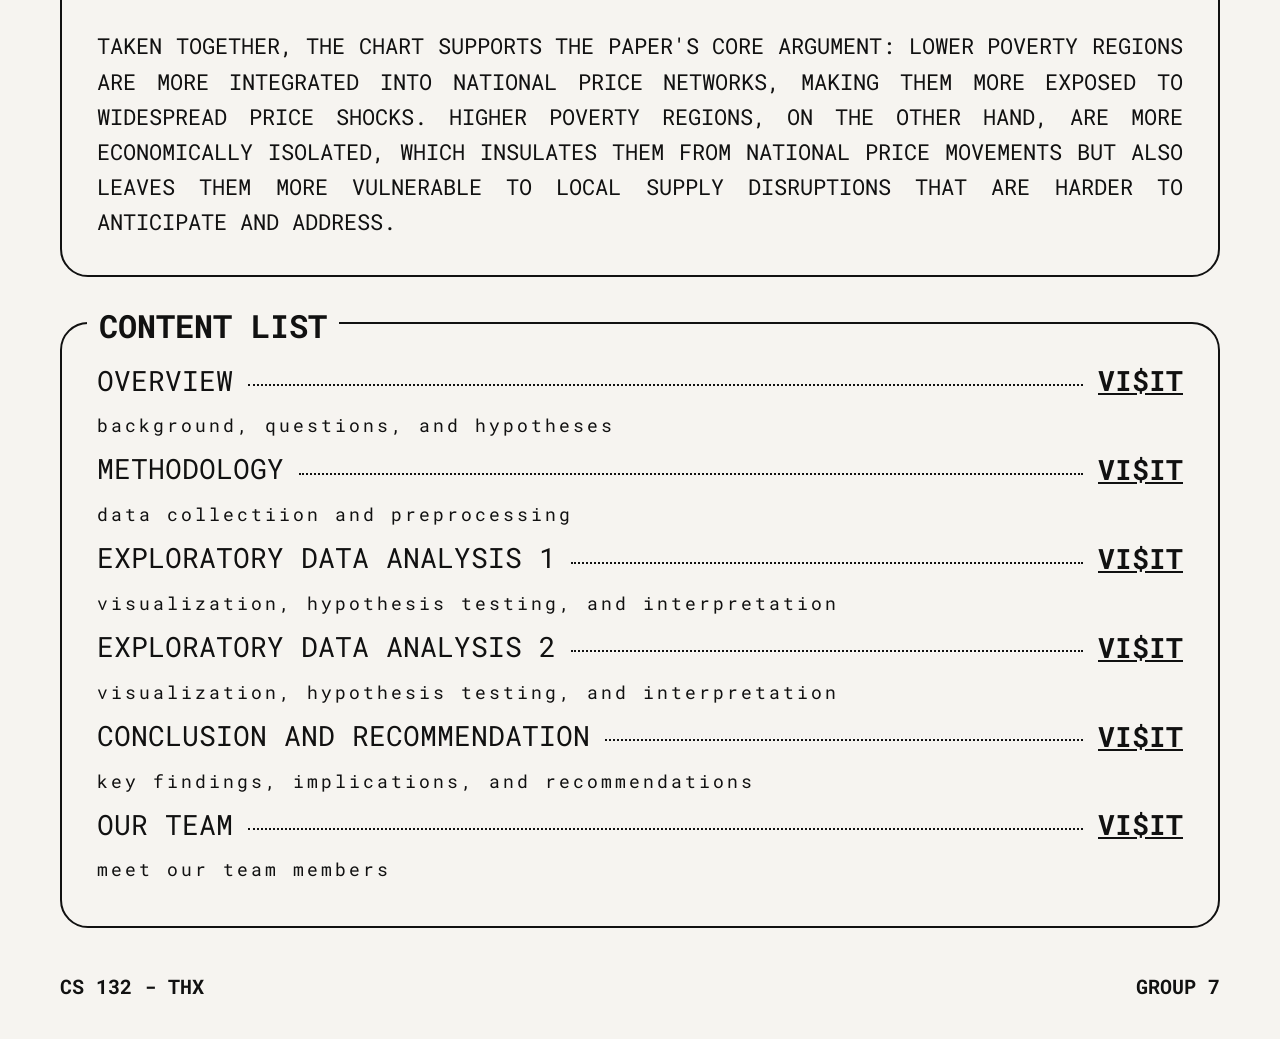
==== commit 979603c4: "Update subtitle text in index.html" ====
--- a/index.html
+++ b/index.html
@@ -174,7 +174,7 @@
         </div>
 
         <div class="subtitle">
-            lorem ipsum dolor sit amet
+            key findings, implications, and recommendations
         </div>
 
     </div>
